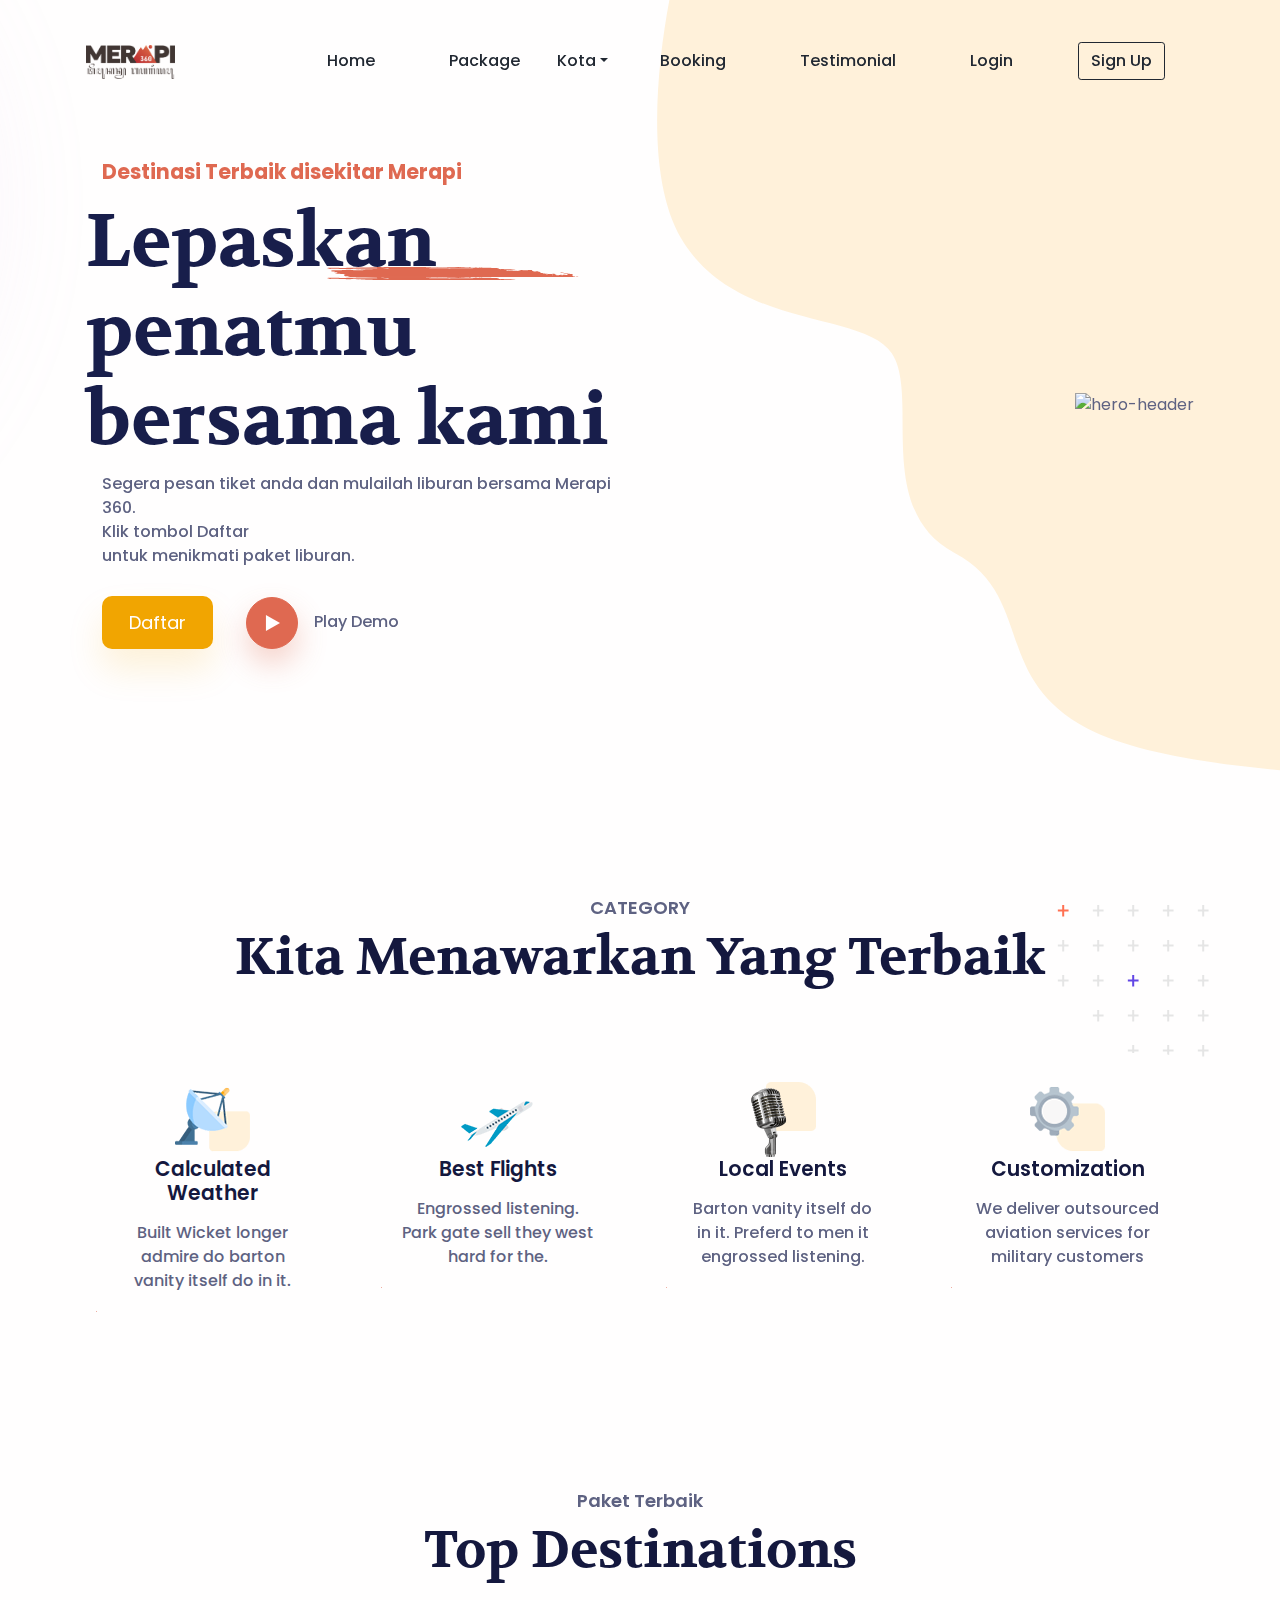
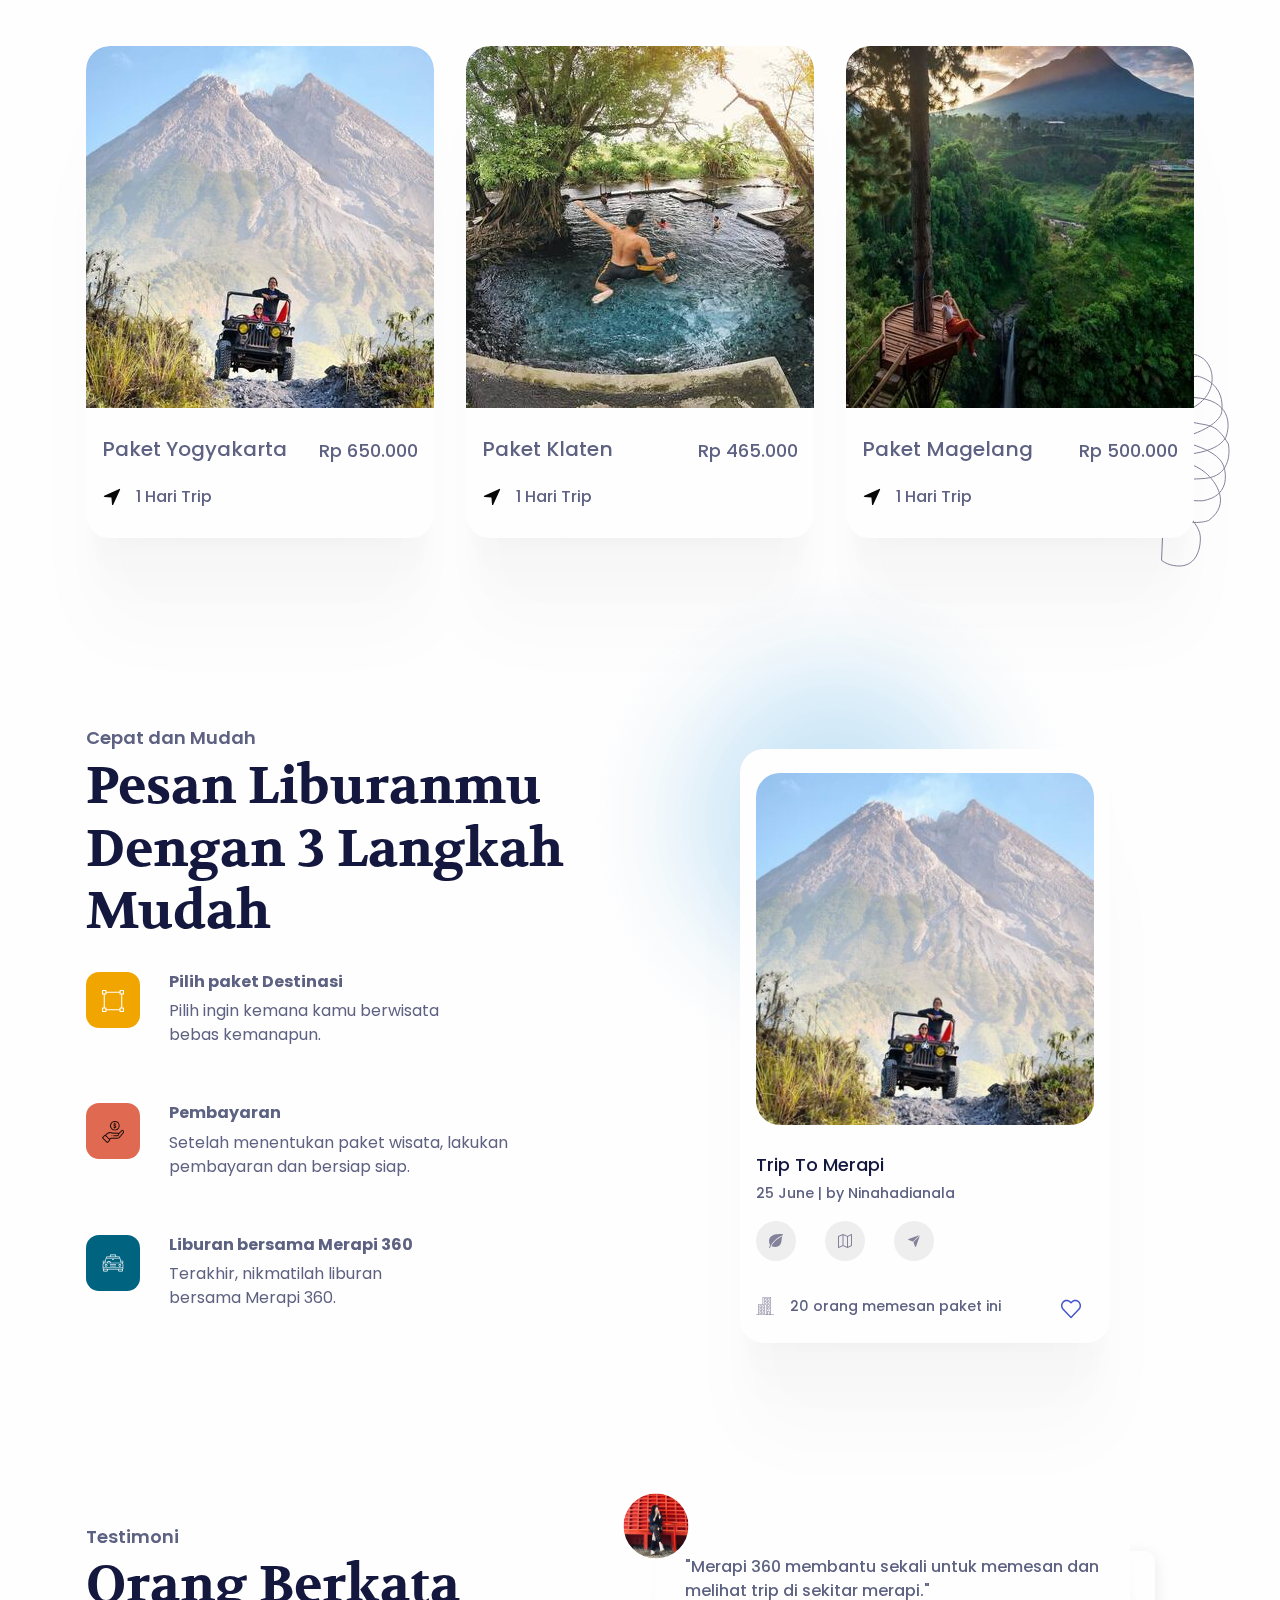
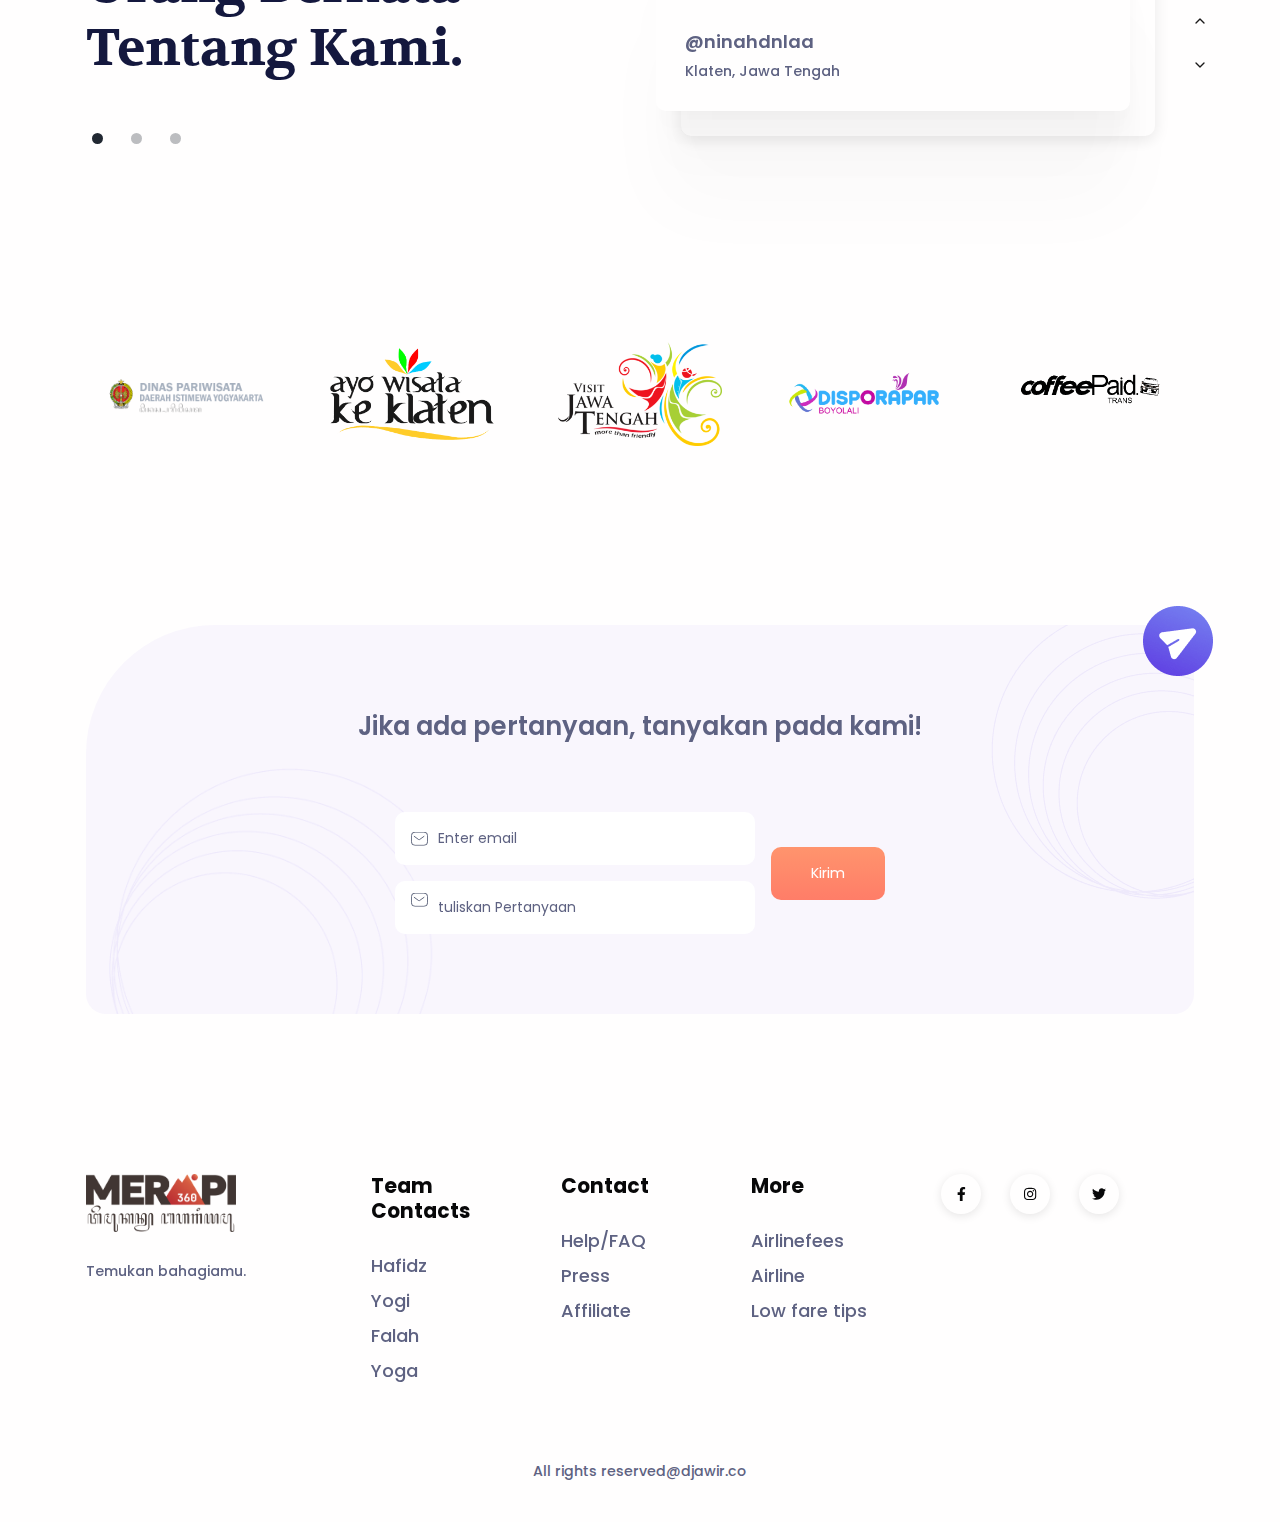
==== index.html @ a2ee57f8 "database admin, user, paket. must htdocs" ====
<!DOCTYPE html>
<html lang="en-US" dir="ltr">

  <head>
    <meta charset="utf-8">
    <meta http-equiv="X-UA-Compatible" content="IE=edge">
    <meta name="viewport" content="width=device-width, initial-scale=1">


    <!-- ===============================================-->
    <!--    Document Title-->
    <!-- ===============================================-->
    <title>Merapi 360 | Merapi Trip</title>


    <!-- ===============================================-->
    <!--    Favicons-->
    <!-- ===============================================-->
    <link rel="apple-touch-icon" sizes="180x180" href="assets/img/favicons/apple-touch-icon.png">
    <link rel="icon" type="image/png" sizes="32x32" href="assets/djawir/favicon/favicon-32x32.png">
    <link rel="icon" type="image/png" sizes="16x16" href="assets/djawir/favicon/favicon-16x16.png">
    <link rel="shortcut icon" type="image/x-icon" href="assets/djawir/favicon-32x32.pngc:\Users\MICROS~1\AppData\Local\Temp\Rar$DRa22980.49354\favicon-32x32.png">
    <link rel="manifest" href="assets/img/favicons/manifest.json">
    <meta name="msapplication-TileImage" content="assets/img/favicons/mstile-150x150.png">
    <meta name="theme-color" content="#ffffff">


    <!-- ===============================================-->
    <!--    Stylesheets-->
    <!-- ===============================================-->
    <link href="assets/css/theme.css" rel="stylesheet" />

  </head>


  <body>

    <!-- ===============================================-->
    <!--    Main Content-->
    <!-- ===============================================-->
    <main class="main" id="top">
      <nav class="navbar navbar-expand-lg navbar-light fixed-top py-5 d-block" data-navbar-on-scroll="data-navbar-on-scroll">
        <div class="container"><a class="navbar-brand" href="index.html"><img src="assets/djawir/gambar/Logo-simetri.png" height="34" alt="logo" /></a>
          <button class="navbar-toggler" type="button" data-bs-toggle="collapse" data-bs-target="#navbarSupportedContent" aria-controls="navbarSupportedContent" aria-expanded="false" aria-label="Toggle navigation"><span class="navbar-toggler-icon"> </span></button>
          <div class="collapse navbar-collapse border-top border-lg-0 mt-4 mt-lg-0" id="navbarSupportedContent">
            <ul class="navbar-nav ms-auto pt-2 pt-lg-0 font-base align-items-lg-center align-items-start">
              <li class="nav-item px-3 px-xl-4"><a class="nav-link fw-medium" aria-current="page" href="#service">Home</a></li>
              <li class="nav-item px-3 px-xl-4"><a class="nav-link fw-medium" aria-current="page" href="#destination">Package</a></li>
              <li class="nav-item dropdown px-3 px-lg-0"> <a class="d-inline-block ps-0 py-2 pe-3 text-decoration-none dropdown-toggle fw-medium" href="#" id="navbarDropdown" role="button" data-bs-toggle="dropdown" aria-expanded="false">Kota</a>
                <ul class="dropdown-menu dropdown-menu-end border-0 shadow-lg" style="border-radius:0.3rem;" aria-labelledby="navbarDropdown">
                  <li><a class="dropdown-item" href="#!">Yogyakarta</a></li>
                  <li><a class="dropdown-item" href="#!">Magelang</a></li>
                  <li><a class="dropdown-item" href="#!">Klaten</a></li>
                  <li><a class="dropdown-item" href="#!">Boyolali</a></li>
                </ul>
              <li class="nav-item px-3 px-xl-4"><a class="nav-link fw-medium" aria-current="page" href="#booking">Booking</a></li>
              <li class="nav-item px-3 px-xl-4"><a class="nav-link fw-medium" aria-current="page" href="#testimonial">Testimonial</a></li>
              <li class="nav-item px-3 px-xl-4"><a class="nav-link fw-medium" aria-current="page" href="LoginPage.html">Login</a></li>
              <li class="nav-item px-3 px-xl-4"><a class="btn btn-outline-dark order-1 order-lg-0 fw-medium" href="RegisterPage.html">Sign Up</a></li>
              
              </li>
            </ul>
          </div>
        </div>
      </nav>
      <section style="padding-top: 7rem;">
        <div class="bg-holder" style="background-image:url(assets/img/hero/hero-bg.svg);">
        </div>
        <!--/.bg-holder-->

        <div class="container">
          <div class="row align-items-center">
            <div class="col-md-5 col-lg-6 order-0 order-md-1 text-end"><img class="pt-7 pt-md-0 hero-img ps-6 pt-3 " src="assets/hero-merapi-modified.png" alt="hero-header" /></div>
            <div class="col-md-7 col-lg-6 text-md-start text-center py-6">
              <h4 class="fw-bold text-danger mb-3 ps-3">Destinasi Terbaik disekitar Merapi</h4>
              <h1 class="hero-title">Lepaskan penatmu bersama kami</h1>
              <p class="mb-4 fw-medium ps-3">Segera pesan tiket anda dan mulailah liburan bersama Merapi 360.<br class="d-none d-xl-block" />Klik tombol Daftar<br class="d-none d-xl-block" /> untuk menikmati paket liburan.</p>
              <div class="text-center text-md-start ps-3"> <a class="btn btn-primary btn-lg me-md-4 mb-3 mb-md-0 border-0 primary-btn-shadow" href="#!" role="button">Daftar</a>
                <div class="w-100 d-block d-md-none"></div><a href="#!" role="button" data-bs-toggle="modal" data-bs-target="#popupVideo"><span class="btn btn-danger round-btn-lg rounded-circle me-3 danger-btn-shadow"> <img src="assets/img/hero/play.svg" width="15" alt="paly"/></span></a><span class="fw-medium">Play Demo</span>
                <div class="modal fade" id="popupVideo" tabindex="-1" aria-labelledby="popupVideo" aria-hidden="true">
                  <div class="modal-dialog modal-dialog-centered modal-lg">
                    <div class="modal-content">
                      <iframe class="rounded" style="width:100%;max-height:500px;" height="500px" src="https://www.youtube.com/embed/_lhdhL4UDIo" title="YouTube video player" allow="accelerometer; autoplay; clipboard-write; encrypted-media; gyroscope; picture-in-picture" allowfullscreen="allowfullscreen"></iframe>
                    </div>
                  </div>
                </div>
              </div>
            </div>
          </div>
        </div>
      </section>


      <!-- ============================================-->
      <!-- <section> begin ============================-->
      <section class="pt-5 pt-md-9" id="service">

        <div class="container">
          <div class="position-absolute z-index--1 end-0 d-none d-lg-block"><img src="assets/img/category/shape.svg" style="max-width: 200px" alt="service" /></div>
          <div class="mb-7 text-center">
            <h5 class="text-secondary">CATEGORY </h5>
            <h3 class="fs-xl-10 fs-lg-8 fs-7 fw-bold font-cursive text-capitalize">Kita menawarkan yang terbaik</h3>
          </div>
          <div class="row">
            <div class="col-lg-3 col-sm-6 mb-6">
              <div class="card service-card shadow-hover rounded-3 text-center align-items-center">
                <div class="card-body p-xxl-5 p-4"> <img src="assets/img/category/icon1.png" width="75" alt="Service" />
                  <h4 class="mb-3">Calculated Weather</h4>
                  <p class="mb-0 fw-medium">Built Wicket longer admire do barton vanity itself do in it.</p>
                </div>
              </div>
            </div>
            <div class="col-lg-3 col-sm-6 mb-6">
              <div class="card service-card shadow-hover rounded-3 text-center align-items-center">
                <div class="card-body p-xxl-5 p-4"> <img src="assets/img/category/icon2.png" width="75" alt="Service" />
                  <h4 class="mb-3">Best Flights</h4>
                  <p class="mb-0 fw-medium">Engrossed listening. Park gate sell they west hard for the.</p>
                </div>
              </div>
            </div>
            <div class="col-lg-3 col-sm-6 mb-6">
              <div class="card service-card shadow-hover rounded-3 text-center align-items-center">
                <div class="card-body p-xxl-5 p-4"> <img src="assets/img/category/icon3.png" width="75" alt="Service" />
                  <h4 class="mb-3">Local Events</h4>
                  <p class="mb-0 fw-medium">Barton vanity itself do in it. Preferd to men it engrossed listening.</p>
                </div>
              </div>
            </div>
            <div class="col-lg-3 col-sm-6 mb-6">
              <div class="card service-card shadow-hover rounded-3 text-center align-items-center">
                <div class="card-body p-xxl-5 p-4"> <img src="assets/img/category/icon4.png" width="75" alt="Service" />
                  <h4 class="mb-3">Customization</h4>
                  <p class="mb-0 fw-medium">We deliver outsourced aviation services for military customers</p>
                </div>
              </div>
            </div>
          </div>
        </div><!-- end of .container-->

      </section>
      <!-- <section> close ============================-->
      <!-- ============================================-->




      <!-- ============================================-->
      <!-- <section> begin ============================-->
      <section class="pt-5" id="destination">

        <div class="container">
          <div class="position-absolute start-100 bottom-0 translate-middle-x d-none d-xl-block ms-xl-n4"><img src="assets/img/dest/shape.svg" alt="destination" /></div>
          <div class="mb-7 text-center">
            <h5 class="text-secondary">Paket Terbaik </h5>
            <h3 class="fs-xl-10 fs-lg-8 fs-7 fw-bold font-cursive text-capitalize">Top Destinations</h3>
          </div>
          <div class="row">
            <div class="col-md-4 mb-4">
              <div class="card overflow-hidden shadow"> <img class="card-img-top" src="assets/djawir/gambar/merapi-jeep.jpg" alt="Rome, Italty" />
                <div class="card-body py-4 px-3">
                  <div class="d-flex flex-column flex-lg-row justify-content-between mb-3">
                    <h4 class="text-secondary fw-medium"><a class="link-900 text-decoration-none stretched-link" href="LoginPage.html">Paket Yogyakarta</a></h4><span class="fs-1 fw-medium">Rp 650.000</span>
                  </div>
                  <div class="d-flex align-items-center"> <img src="assets/img/dest/navigation.svg" style="margin-right: 14px" width="20" alt="navigation" /><span class="fs-0 fw-medium">1 Hari Trip</span></div>
                </div>
              </div>
            </div>
            <div class="col-md-4 mb-4">
              <div class="card overflow-hidden shadow"> <img class="card-img-top" src="assets/djawir/gambar/umbul-manten.jpg" alt="London, UK" />
                <div class="card-body py-4 px-3">
                  <div class="d-flex flex-column flex-lg-row justify-content-between mb-3">
                    <h4 class="text-secondary fw-medium"><a class="link-900 text-decoration-none stretched-link" href="LoginPage.html">Paket Klaten</a></h4><span class="fs-1 fw-medium">Rp 465.000</span>
                  </div>
                  <div class="d-flex align-items-center"> <img src="assets/img/dest/navigation.svg" style="margin-right: 14px" width="20" alt="navigation" /><span class="fs-0 fw-medium">1 Hari Trip</span></div>
                </div>
              </div>
            </div>
            <div class="col-md-4 mb-4">
              <div class="card overflow-hidden shadow"> <img class="card-img-top" src="assets/djawir/gambar/magelang.jpg" alt="Full Europe" />
                <div class="card-body py-4 px-3">
                  <div class="d-flex flex-column flex-lg-row justify-content-between mb-3">
                    <h4 class="text-secondary fw-medium"><a class="link-900 text-decoration-none stretched-link" href="LoginPage.html">Paket Magelang</a></h4><span class="fs-1 fw-medium">Rp 500.000</span>
                  </div>
                  <div class="d-flex align-items-center"> <img src="assets/img/dest/navigation.svg" style="margin-right: 14px" width="20" alt="navigation" /><span class="fs-0 fw-medium">1 Hari Trip</span></div>
                </div>
              </div>
            </div>
          </div>
        </div><!-- end of .container-->

      </section>
      <!-- <section> close ============================-->
      <!-- ============================================-->




      <!-- ============================================-->
      <!-- <section> begin ============================-->
      <section id="booking">

        <div class="container">
          <div class="row align-items-center">
            <div class="col-lg-6">
              <div class="mb-4 text-start">
                <h5 class="text-secondary">Cepat dan Mudah </h5>
                <h3 class="fs-xl-10 fs-lg-8 fs-7 fw-bold font-cursive text-capitalize">Pesan liburanmu dengan 3 langkah mudah</h3>
              </div>
              <div class="d-flex align-items-start mb-5">
                <div class="bg-primary me-sm-4 me-3 p-3" style="border-radius: 13px"> <img src="assets/img/steps/selection.svg" width="22" alt="steps" /></div>
                <div class="flex-1">
                  <h5 class="text-secondary fw-bold fs-0">Pilih paket Destinasi</h5>
                  <p>Pilih ingin kemana kamu berwisata <br class="d-none d-sm-block"> bebas kemanapun.</p>
                </div>
              </div>
              <div class="d-flex align-items-start mb-5">
                <div class="bg-danger me-sm-4 me-3 p-3" style="border-radius: 13px"> <img src="assets/djawir/gambar/payment.png" width="22" alt="steps" /></div>
                <div class="flex-1">
                  <h5 class="text-secondary fw-bold fs-0">Pembayaran</h5>
                  <p>Setelah menentukan paket wisata, lakukan <br class="d-none d-sm-block"> pembayaran dan bersiap siap.</p>
                </div>
              </div>
              <div class="d-flex align-items-start mb-5">
                <div class="bg-info me-sm-4 me-3 p-3" style="border-radius: 13px"> <img src="assets/img/steps/taxi.svg" width="22" alt="steps" /></div>
                <div class="flex-1">
                  <h5 class="text-secondary fw-bold fs-0">Liburan bersama Merapi 360</h5>
                  <p>Terakhir, nikmatilah liburan <br class="d-none d-sm-block"> bersama Merapi 360.</p>
                </div>
              </div>
            </div>
            <div class="col-lg-6 d-flex justify-content-center align-items-start">
              <div class="card position-relative shadow" style="max-width: 370px;">
                <div class="position-absolute z-index--1 me-10 me-xxl-0" style="right:-160px;top:-210px;"> <img src="assets/img/steps/bg.png" style="max-width:550px;" alt="shape" /></div>
                <div class="card-body p-3"> <img class="mb-4 mt-2 rounded-2 w-100" src="assets/djawir/gambar/merapi-jeep.jpg" alt="booking" />
                  <div>
                    <h5 class="fw-medium">Trip To Merapi</h5>
                    <p class="fs--1 mb-3 fw-medium">25 June | by Ninahadianala</p>
                    <div class="icon-group mb-4"> <span class="btn icon-item"> <img src="assets/img/steps/leaf.svg" alt=""/></span><span class="btn icon-item"> <img src="assets/img/steps/map.svg" alt=""/></span><span class="btn icon-item"> <img src="assets/img/steps/send.svg" alt=""/></span>
                    </div>
                    <div class="d-flex align-items-center justify-content-between">
                      <div class="d-flex align-items-center mt-n1"><img class="me-3" src="assets/img/steps/building.svg" width="18" alt="building" /><span class="fs--1 fw-medium">20 orang memesan paket ini</span></div>
                      <div class="show-onhover position-relative">
                        <div class="card hideEl shadow position-absolute end-0 start-xl-50 bottom-100 translate-xl-middle-x ms-3" style="width: 260px;border-radius:18px;">
                          <div class="card-body py-3">
                            <div class="d-flex">
                              <div style="margin-right: 10px"> <img class="rounded-circle" src="assets/img/steps/favorite-placeholder.png" width="50" alt="favorite" /></div>
                              <div>
                                <p class="fs--1 mb-1 fw-medium">Ongoing </p>
                                <h5 class="fw-medium mb-3">Trip to rome</h5>
                                <h6 class="fs--1 fw-medium mb-2"><span>40%</span> completed</h6>
                                <div class="progress" style="height: 6px;">
                                  <div class="progress-bar" role="progressbar" style="width: 40%;" aria-valuenow="25" aria-valuemin="0" aria-valuemax="100"></div>
                                </div>
                              </div>
                            </div>
                          </div>
                        </div>
                        <button class="btn"> <img src="assets/img/steps/heart.svg" width="20" alt="step" /></button>
                      </div>
                    </div>
                  </div>
                </div>
              </div>
            </div>
          </div>
        </div><!-- end of .container-->

      </section>
      <!-- <section> close ============================-->
      <!-- ============================================-->




      <!-- ============================================-->
      <!-- <section> begin ============================-->
      <section id="testimonial">

        <div class="container">
          <div class="row">
            <div class="col-lg-5">
              <div class="mb-8 text-start">
                <h5 class="text-secondary">Testimoni </h5>
                <h3 class="fs-xl-10 fs-lg-8 fs-7 fw-bold font-cursive text-capitalize">Orang berkata tentang kami.</h3>
              </div>
            </div>
            <div class="col-lg-1"></div>
            <div class="col-lg-6">
              <div class="pe-7 ps-5 ps-lg-0">
                <div class="carousel slide carousel-fade position-static" id="testimonialIndicator" data-bs-ride="carousel">
                  <div class="carousel-indicators">
                    <button class="active" type="button" data-bs-target="#testimonialIndicator" data-bs-slide-to="0" aria-current="true" aria-label="Testimonial 0"></button>
                    <button class="false" type="button" data-bs-target="#testimonialIndicator" data-bs-slide-to="1" aria-current="true" aria-label="Testimonial 1"></button>
                    <button class="false" type="button" data-bs-target="#testimonialIndicator" data-bs-slide-to="2" aria-current="true" aria-label="Testimonial 2"></button>
                  </div>
                  <div class="carousel-inner">
                    <div class="carousel-item position-relative active">
                      <div class="card shadow" style="border-radius:10px;">
                        <div class="position-absolute start-0 top-0 translate-middle"> <img class="rounded-circle fit-cover" src="assets/djawir/testimoni/nin.jpg" height="65" width="65" alt="" /></div>
                        <div class="card-body p-4">
                          <p class="fw-medium mb-4">&quot;Merapi 360 membantu sekali untuk memesan dan melihat trip di sekitar merapi.&quot;</p>
                          <h5 class="text-secondary">@ninahdnlaa</h5>
                          <p class="fw-medium fs--1 mb-0">Klaten, Jawa Tengah</p>
                        </div>
                      </div>
                      <div class="card shadow-sm position-absolute top-0 z-index--1 mb-3 w-100 h-100" style="border-radius:10px;transform:translate(25px, 25px)"> </div>
                    </div>
                    <div class="carousel-item position-relative ">
                      <div class="card shadow" style="border-radius:10px;">
                        <div class="position-absolute start-0 top-0 translate-middle"> <img class="rounded-circle fit-cover" src="assets/djawir/testimoni/kar.jpg" height="65" width="65" alt="" /></div>
                        <div class="card-body p-4">
                          <p class="fw-medium mb-4">&quot;Merapi 360 adalah yang terbaik! saya dengan hanya 3 langkah sudah bisa membawa warga desa saya berwisata.&quot;</p>
                          <h5 class="text-secondary">@karneziaryaaw</h5>
                          <p class="fw-medium fs--1 mb-0">Klaten, Jawa Tengah</p>
                        </div>
                      </div>
                      <div class="card shadow-sm position-absolute top-0 z-index--1 mb-3 w-100 h-100" style="border-radius:10px;transform:translate(25px, 25px)"> </div>
                    </div>
                    <div class="carousel-item position-relative ">
                      <div class="card shadow" style="border-radius:10px;">
                        <div class="position-absolute start-0 top-0 translate-middle"> <img class="rounded-circle fit-cover" src="assets/djawir/testimoni/WhatsApp Image 2023-11-28 at 1.43.52 PM.jpeg" height="65" width="65" alt="" /></div>
                        <div class="card-body p-4">
                          <p class="fw-medium mb-4">&quot;Merapi 360 memudahkan orang seperti saya yang tinggal di tangerang dan ingin melepaskan penat ke Merapi.&quot;</p>
                          <h5 class="text-secondary">@satyo.rabbani</h5>
                          <p class="fw-medium fs--1 mb-0">Tangerang, Banten</p>
                        </div>
                      </div>
                      <div class="card shadow-sm position-absolute top-0 z-index--1 mb-3 w-100 h-100" style="border-radius:10px;transform:translate(25px, 25px)"> </div>
                    </div>
                  </div>
                  <div class="carousel-navigation d-flex flex-column flex-between-center position-absolute end-0 top-lg-50 bottom-0 translate-middle-y z-index-1 me-3 me-lg-0" style="height:60px;width:20px;">
                    <button class="carousel-control-prev position-static" type="button" data-bs-target="#testimonialIndicator" data-bs-slide="prev"><img src="assets/img/icons/up.svg" width="16" alt="icon" /></button>
                    <button class="carousel-control-next position-static" type="button" data-bs-target="#testimonialIndicator" data-bs-slide="next"><img src="assets/img/icons/down.svg" width="16" alt="icon" /></button>
                  </div>
                </div>
              </div>
            </div>
          </div>
        </div><!-- end of .container-->

      </section>
      <!-- <section> close ============================-->
      <!-- ============================================-->


      <div class="position-relative pt-9 pt-lg-8 pb-6 pb-lg-8">
        <div class="container">
          <div class="row row-cols-lg-5 row-cols-md-3 row-cols-2 flex-center">
            <div class="col">
              <div class="card shadow-hover mb-4" style="border-radius:10px;">
                <div class="card-body text-center"> <img class="img-fluid" src="assets/djawir/kerja-sama/parwis-jogja.png" alt="" /></div>
              </div>
            </div>
            <div class="col">
              <div class="card shadow-hover mb-4" style="border-radius:10px;">
                <div class="card-body text-center"> <img class="img-fluid" src="assets/djawir/kerja-sama/klaten.png" alt="" /></div>
              </div>
            </div>
            <div class="col">
              <div class="card shadow-hover mb-4" style="border-radius:10px;">
                <div class="card-body text-center"> <img class="img-fluid" src="assets/djawir/kerja-sama/jateng.png" alt="" /></div>
              </div>
            </div>
            <div class="col">
              <div class="card shadow-hover mb-4" style="border-radius:10px;">
                <div class="card-body text-center"> <img class="img-fluid" src="assets/djawir/kerja-sama/boyolali.png" alt="" /></div>
              </div>
            </div>
            <div class="col">
              <div class="card shadow-hover mb-4" style="border-radius:10px;">
                <div class="card-body text-center"> <img class="img-fluid" src="assets/djawir/kerja-sama/LOGO_COFFEE_PAID._NEW-1-removebg-preview.png" alt="" /></div>
              </div>
            </div>
          </div>
        </div>
      </div>


      <!-- ============================================-->
      <!-- <section> begin ============================-->
      <section class="pt-6">

        <div class="container">
          <div class="py-8 px-5 position-relative text-center" style="background-color: rgba(223, 215, 249, 0.199);border-radius: 129px 20px 20px 20px;">
            <div class="position-absolute start-100 top-0 translate-middle ms-md-n3 ms-n4 mt-3"> <img src="assets/img/cta/send.png" style="max-width:70px;" alt="send icon" /></div>
            <div class="position-absolute end-0 top-0 z-index--1"> <img src="assets/img/cta/shape-bg2.png" width="264" alt="cta shape" /></div>
            <div class="position-absolute start-0 bottom-0 ms-3 z-index--1 d-none d-sm-block"> <img src="assets/img/cta/shape-bg1.png" style="max-width: 340px;" alt="cta shape" /></div>
            <div class="row justify-content-center">
              <div class="col-lg-8 col-md-10">
                <h2 class="text-secondary lh-1-7 mb-7">Jika ada pertanyaan, tanyakan pada kami!</h2>
                <form class="row g-3 align-items-center w-lg-75 mx-auto">
                  <div class="col-sm">
                    <div class="input-group-icon">
                      <input class="form-control form-little-squirrel-control" type="email" placeholder="Enter email " aria-label="email" /><img class="input-box-icon" src="assets/img/cta/mail.svg" width="17" alt="mail" />
                    </div>
                    <div class="input-group-icon pt-3">
                      <input class="form-control form-little-squirrel-control" type="text" placeholder="tuliskan Pertanyaan " aria-label="email" /><img class="input-box-icon" src="assets/img/cta/mail.svg" width="17" alt="mail" />
                    </div>
                  </div>
                  <div class="col-sm-auto">
                    <button class="btn btn-danger orange-gradient-btn fs--1">Kirim</button>
                  </div>
                </form>
              </div>
            </div>
          </div>
        </div><!-- end of .container-->

      </section>
      <!-- <section> close ============================-->
      <!-- ============================================-->


      <section class="pb-0 pb-lg-4">

        <div class="container">
          <div class="row">
            <div class="col-lg-3 col-md-7 col-12 mb-4 mb-md-6 mb-lg-0 order-0"> <img class="mb-4" src="assets/LogoM360.png" width="150" alt="jadoo" />
              <p class="fs--1 text-secondary mb-0 fw-medium">Temukan bahagiamu.</p>
            </div>
            <div class="col-lg-2 col-md-4 mb-4 mb-lg-0 order-lg-1 order-md-2">
              <h4 class="footer-heading-color fw-bold font-sans-serif mb-3 mb-lg-4">Team Contacts</h4>
              <ul class="list-unstyled mb-0">
                <li class="mb-2"><a class="link-900 fs-1 fw-medium text-decoration-none" href="#!">Hafidz</a></li>
                <li class="mb-2"><a class="link-900 fs-1 fw-medium text-decoration-none" href="#!">Yogi</a></li>
                <li class="mb-2"><a class="link-900 fs-1 fw-medium text-decoration-none" href="#!">Falah</a></li>
                <li class="mb-2"><a class="link-900 fs-1 fw-medium text-decoration-none" href="#!">Yoga</a></li>
              </ul>
            </div>
            <div class="col-lg-2 col-md-4 mb-4 mb-lg-0 order-lg-2 order-md-3">
              <h4 class="footer-heading-color fw-bold font-sans-serif mb-3 mb-lg-4">Contact</h4>
              <ul class="list-unstyled mb-0">
                <li class="mb-2"><a class="link-900 fs-1 fw-medium text-decoration-none" href="#!">Help/FAQ</a></li>
                <li class="mb-2"><a class="link-900 fs-1 fw-medium text-decoration-none" href="#!">Press</a></li>
                <li class="mb-2"><a class="link-900 fs-1 fw-medium text-decoration-none" href="#!">Affiliate</a></li>
              </ul>
            </div>
            <div class="col-lg-2 col-md-4 mb-4 mb-lg-0 order-lg-3 order-md-4">
              <h4 class="footer-heading-color fw-bold font-sans-serif mb-3 mb-lg-4">More</h4>
              <ul class="list-unstyled mb-0">
                <li class="mb-2"><a class="link-900 fs-1 fw-medium text-decoration-none" href="#!">Airlinefees</a></li>
                <li class="mb-2"><a class="link-900 fs-1 fw-medium text-decoration-none" href="#!">Airline</a></li>
                <li class="mb-2"><a class="link-900 fs-1 fw-medium text-decoration-none" href="#!">Low fare tips</a></li>
              </ul>
            </div>
            <div class="col-lg-3 col-md-5 col-12 mb-4 mb-md-6 mb-lg-0 order-lg-4 order-md-1">
              <div class="icon-group mb-4"> <a class="text-decoration-none icon-item shadow-social" id="facebook" href="#!"><i class="fab fa-facebook-f"> </i></a><a class="text-decoration-none icon-item shadow-social" id="instagram" href="#!"><i class="fab fa-instagram"> </i></a><a class="text-decoration-none icon-item shadow-social" id="twitter" href="#!"><i class="fab fa-twitter"> </i></a></div>
              
            </div>
          </div>
        </div>

      </section>


      <div class="py-5 text-center">
        <p class="mb-0 text-secondary fs--1 fw-medium">All rights reserved@djawir.co </p>
      </div>
    </main>

    <script src="vendors/@popperjs/popper.min.js"></script>
    <script src="vendors/bootstrap/bootstrap.min.js"></script>
    <script src="vendors/is/is.min.js"></script>
    <script src="https://polyfill.io/v3/polyfill.min.js?features=window.scroll"></script>
    <script src="vendors/fontawesome/all.min.js"></script>
    <script src="assets/js/theme.js"></script>

    <link href="https://fonts.googleapis.com/css2?family=Poppins:wght@400;500;600;700&amp;family=Volkhov:wght@700&amp;display=swap" rel="stylesheet">
  </body>

</html>
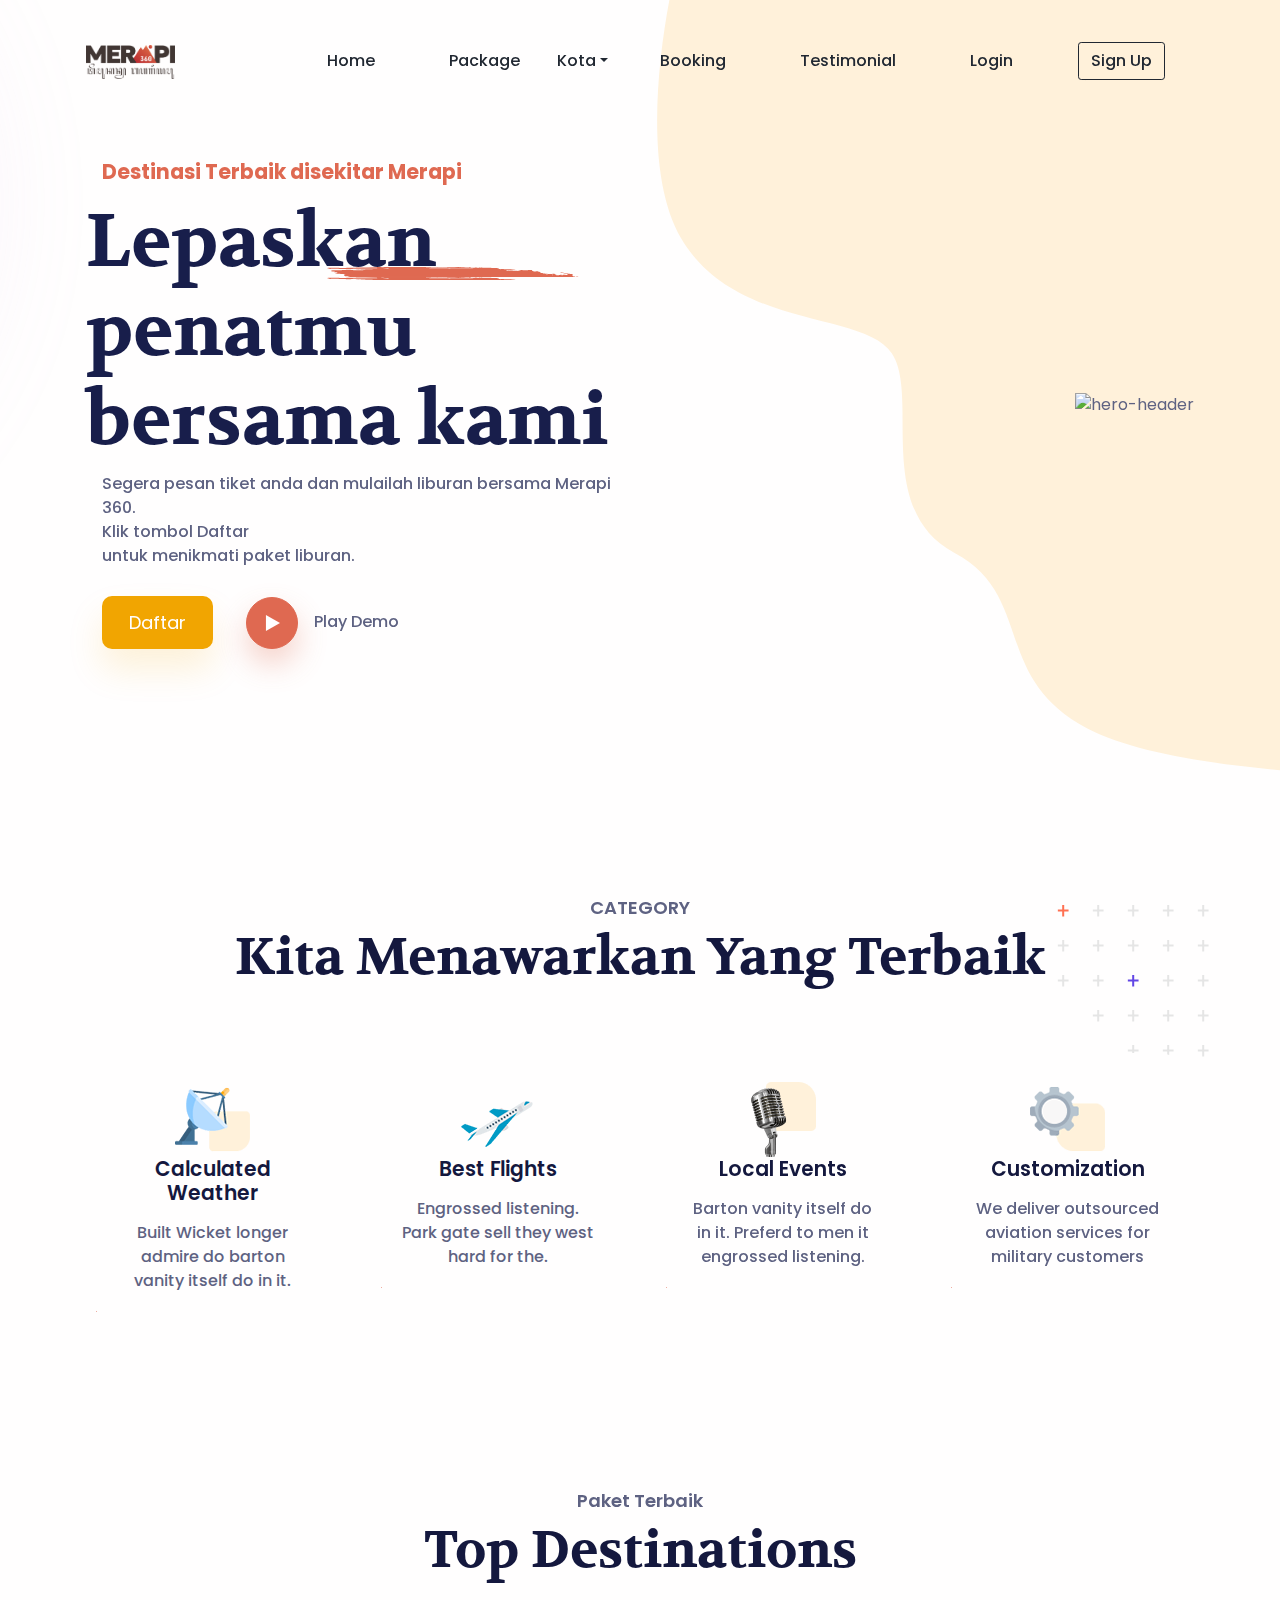
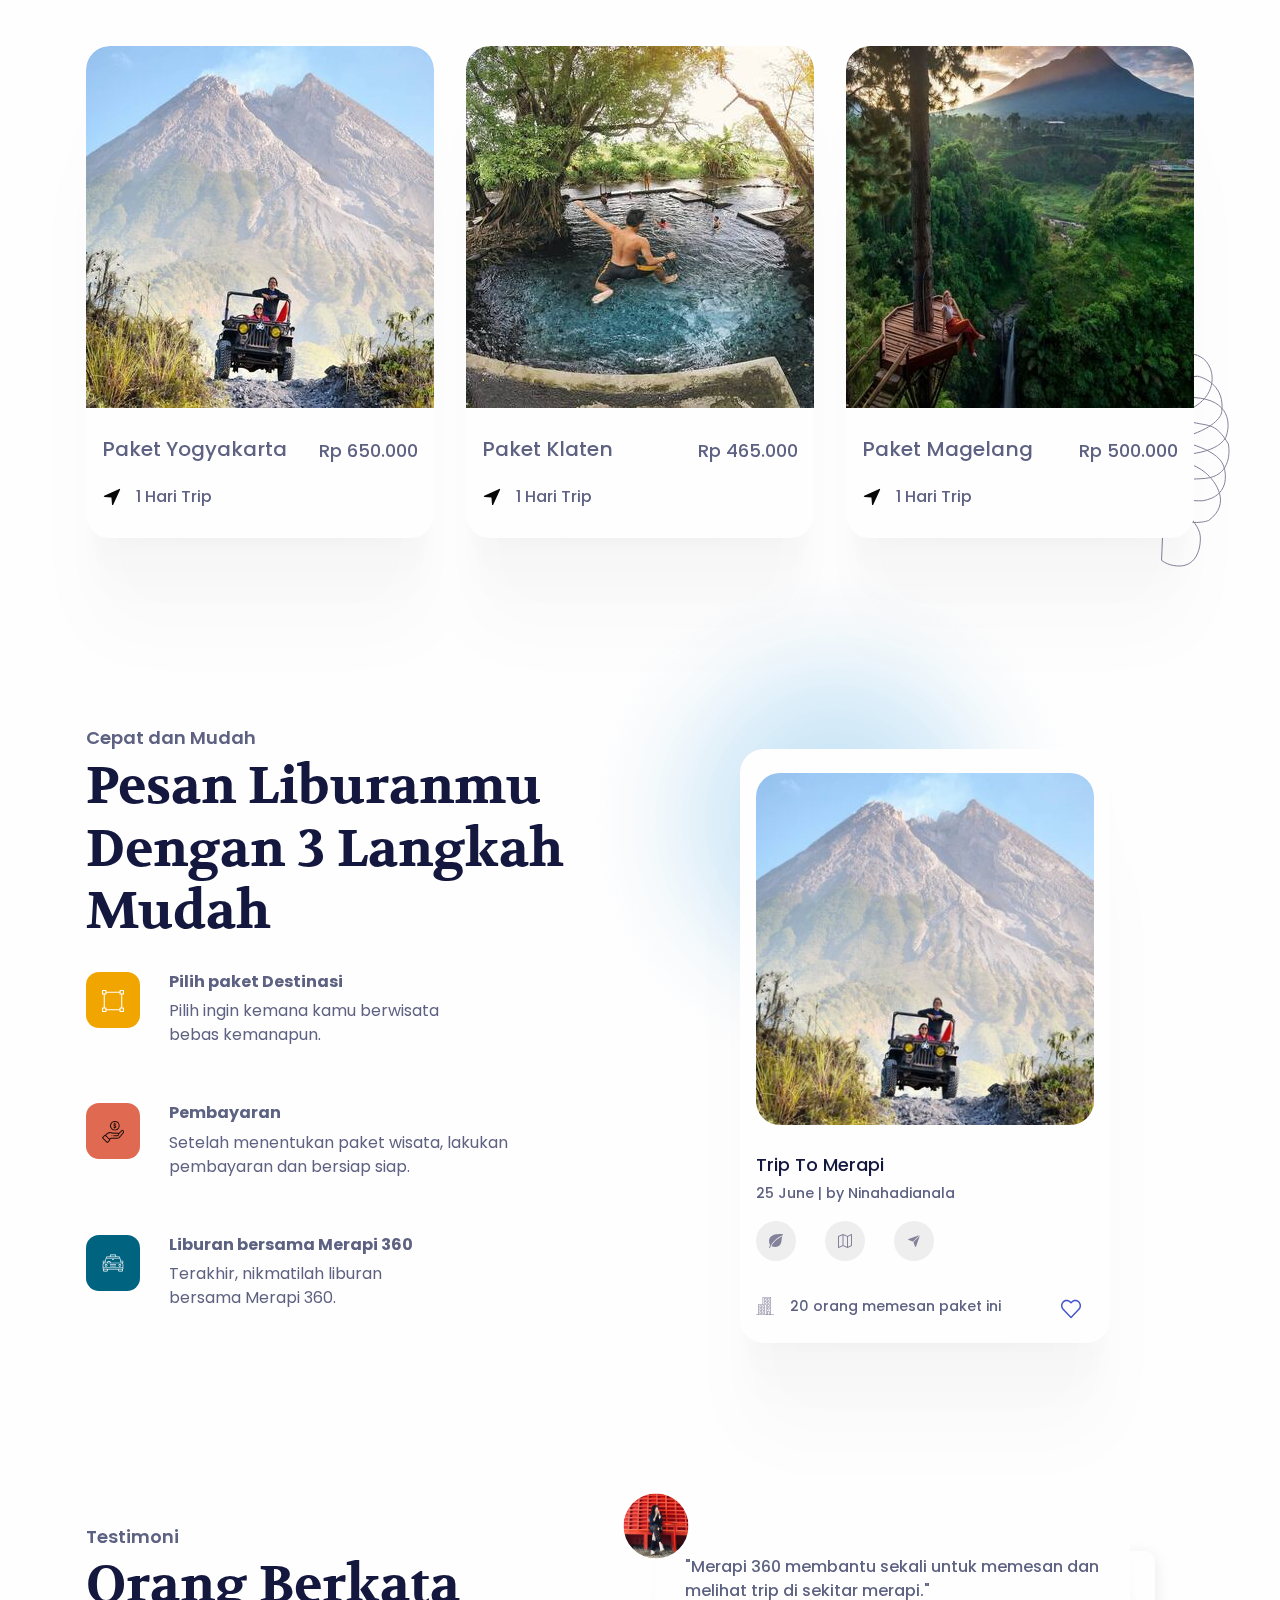
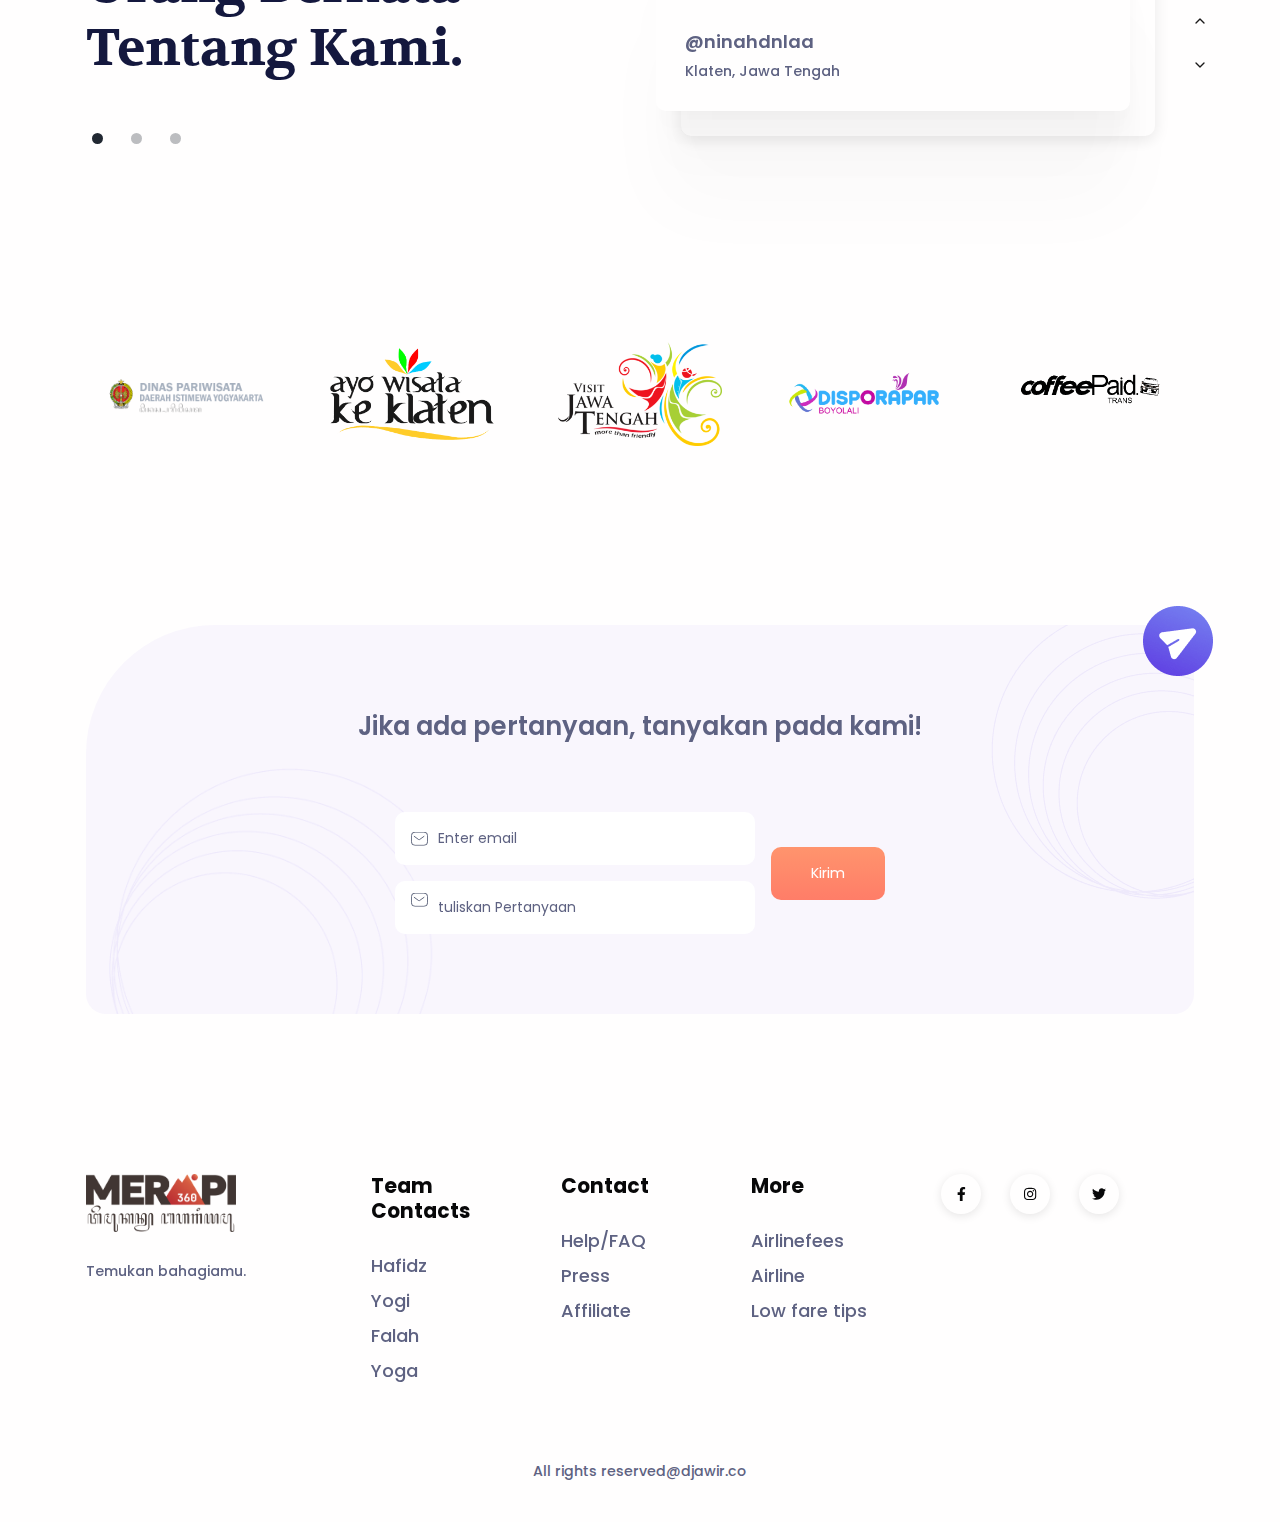
==== commit 4656eac0: "menambahkan fitur pada paketJogja" ====
--- a/index.html
+++ b/index.html
@@ -55,7 +55,7 @@
                 </ul>
               <li class="nav-item px-3 px-xl-4"><a class="nav-link fw-medium" aria-current="page" href="#booking">Booking</a></li>
               <li class="nav-item px-3 px-xl-4"><a class="nav-link fw-medium" aria-current="page" href="#testimonial">Testimonial</a></li>
-              <li class="nav-item px-3 px-xl-4"><a class="nav-link fw-medium" aria-current="page" href="LoginPage.html">Login</a></li>
+              <li class="nav-item px-3 px-xl-4"><a class="nav-link fw-medium" aria-current="page" href="LoginPage.php">Login</a></li>
               <li class="nav-item px-3 px-xl-4"><a class="btn btn-outline-dark order-1 order-lg-0 fw-medium" href="RegisterPage.html">Sign Up</a></li>
               
               </li>
@@ -388,7 +388,7 @@
             <div class="row justify-content-center">
               <div class="col-lg-8 col-md-10">
                 <h2 class="text-secondary lh-1-7 mb-7">Jika ada pertanyaan, tanyakan pada kami!</h2>
-                <form class="row g-3 align-items-center w-lg-75 mx-auto">
+                <form method="post" target="formController.php" class="row g-3 align-items-center w-lg-75 mx-auto">
                   <div class="col-sm">
                     <div class="input-group-icon">
                       <input class="form-control form-little-squirrel-control" type="email" placeholder="Enter email " aria-label="email" /><img class="input-box-icon" src="assets/img/cta/mail.svg" width="17" alt="mail" />
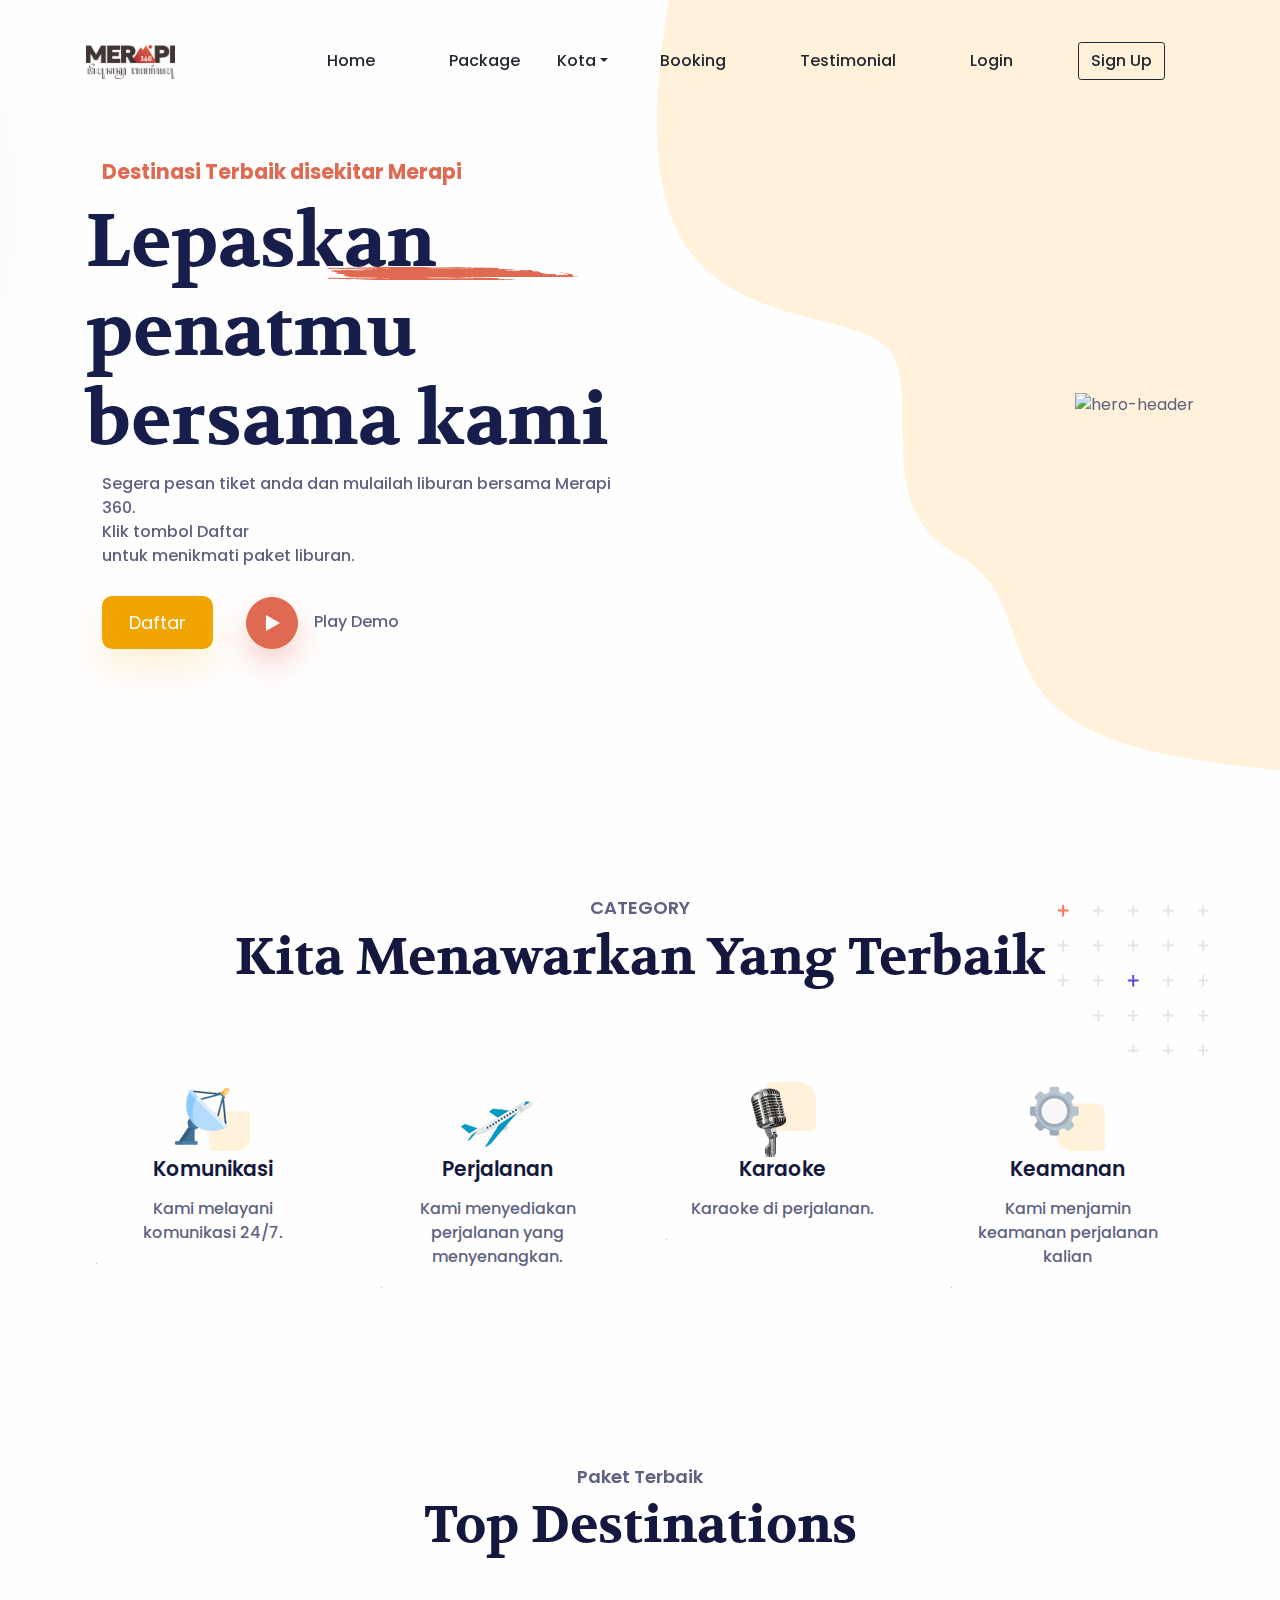
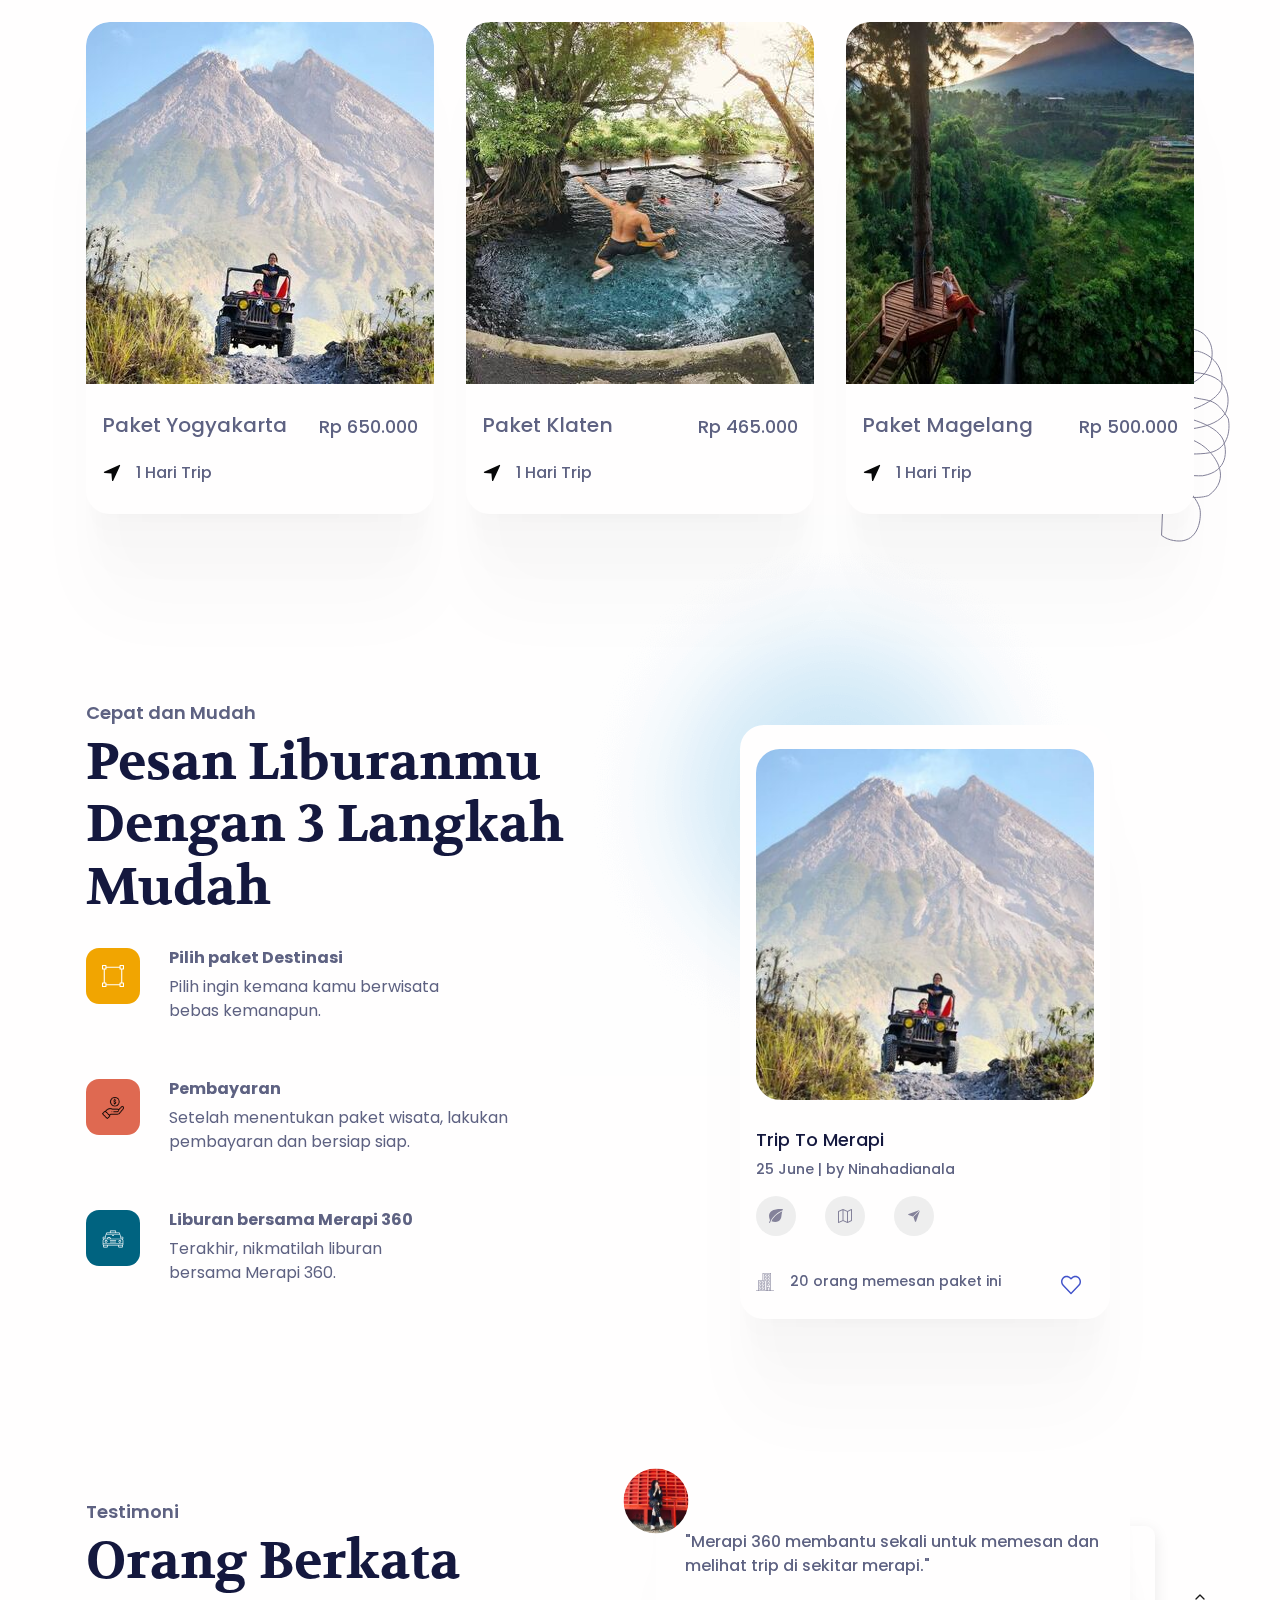
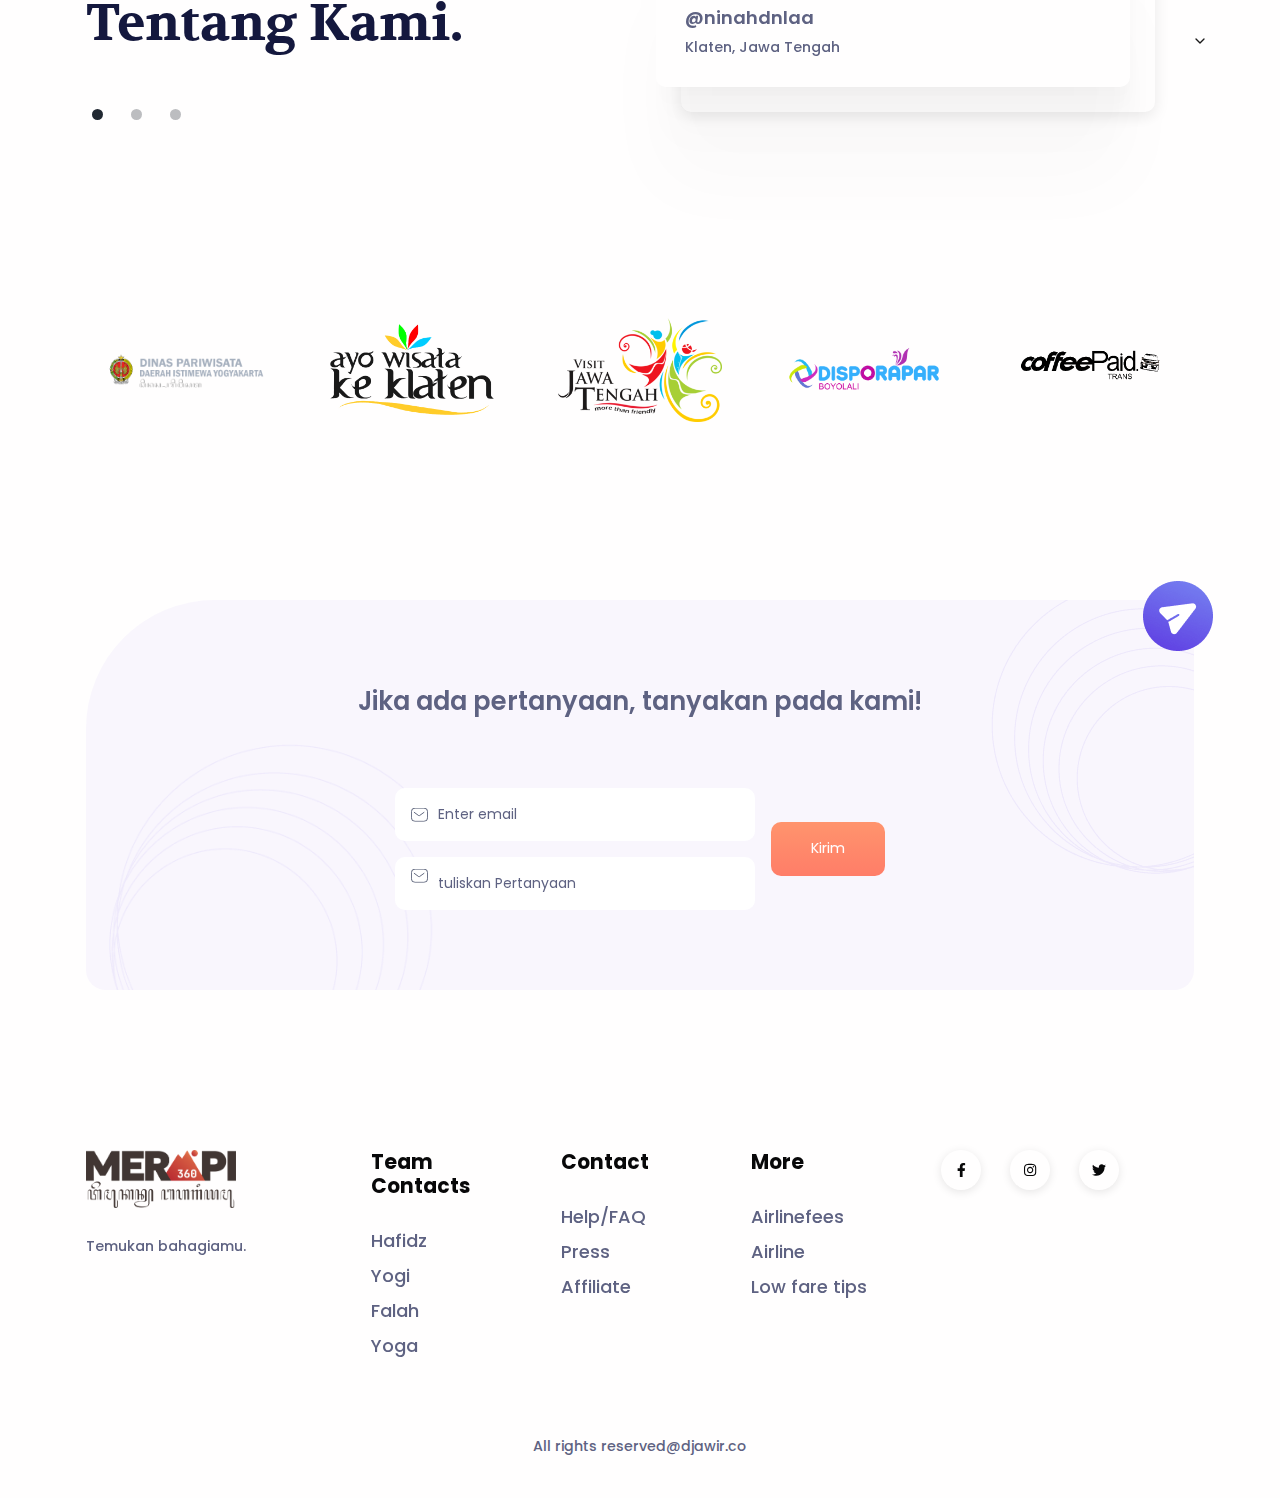
==== commit 92070402: "perubahan pada form, penambahan untuk daftar user pada admin" ====
--- a/index.html
+++ b/index.html
@@ -105,32 +105,32 @@
             <div class="col-lg-3 col-sm-6 mb-6">
               <div class="card service-card shadow-hover rounded-3 text-center align-items-center">
                 <div class="card-body p-xxl-5 p-4"> <img src="assets/img/category/icon1.png" width="75" alt="Service" />
-                  <h4 class="mb-3">Calculated Weather</h4>
-                  <p class="mb-0 fw-medium">Built Wicket longer admire do barton vanity itself do in it.</p>
+                  <h4 class="mb-3">Komunikasi</h4>
+                  <p class="mb-0 fw-medium">Kami melayani komunikasi 24/7.</p>
                 </div>
               </div>
             </div>
             <div class="col-lg-3 col-sm-6 mb-6">
               <div class="card service-card shadow-hover rounded-3 text-center align-items-center">
                 <div class="card-body p-xxl-5 p-4"> <img src="assets/img/category/icon2.png" width="75" alt="Service" />
-                  <h4 class="mb-3">Best Flights</h4>
-                  <p class="mb-0 fw-medium">Engrossed listening. Park gate sell they west hard for the.</p>
+                  <h4 class="mb-3">Perjalanan</h4>
+                  <p class="mb-0 fw-medium">Kami menyediakan perjalanan yang menyenangkan.</p>
                 </div>
               </div>
             </div>
             <div class="col-lg-3 col-sm-6 mb-6">
               <div class="card service-card shadow-hover rounded-3 text-center align-items-center">
                 <div class="card-body p-xxl-5 p-4"> <img src="assets/img/category/icon3.png" width="75" alt="Service" />
-                  <h4 class="mb-3">Local Events</h4>
-                  <p class="mb-0 fw-medium">Barton vanity itself do in it. Preferd to men it engrossed listening.</p>
+                  <h4 class="mb-3">Karaoke</h4>
+                  <p class="mb-0 fw-medium">Karaoke di perjalanan.</p>
                 </div>
               </div>
             </div>
             <div class="col-lg-3 col-sm-6 mb-6">
               <div class="card service-card shadow-hover rounded-3 text-center align-items-center">
                 <div class="card-body p-xxl-5 p-4"> <img src="assets/img/category/icon4.png" width="75" alt="Service" />
-                  <h4 class="mb-3">Customization</h4>
-                  <p class="mb-0 fw-medium">We deliver outsourced aviation services for military customers</p>
+                  <h4 class="mb-3">Keamanan</h4>
+                  <p class="mb-0 fw-medium">Kami menjamin keamanan perjalanan kalian</p>
                 </div>
               </div>
             </div>
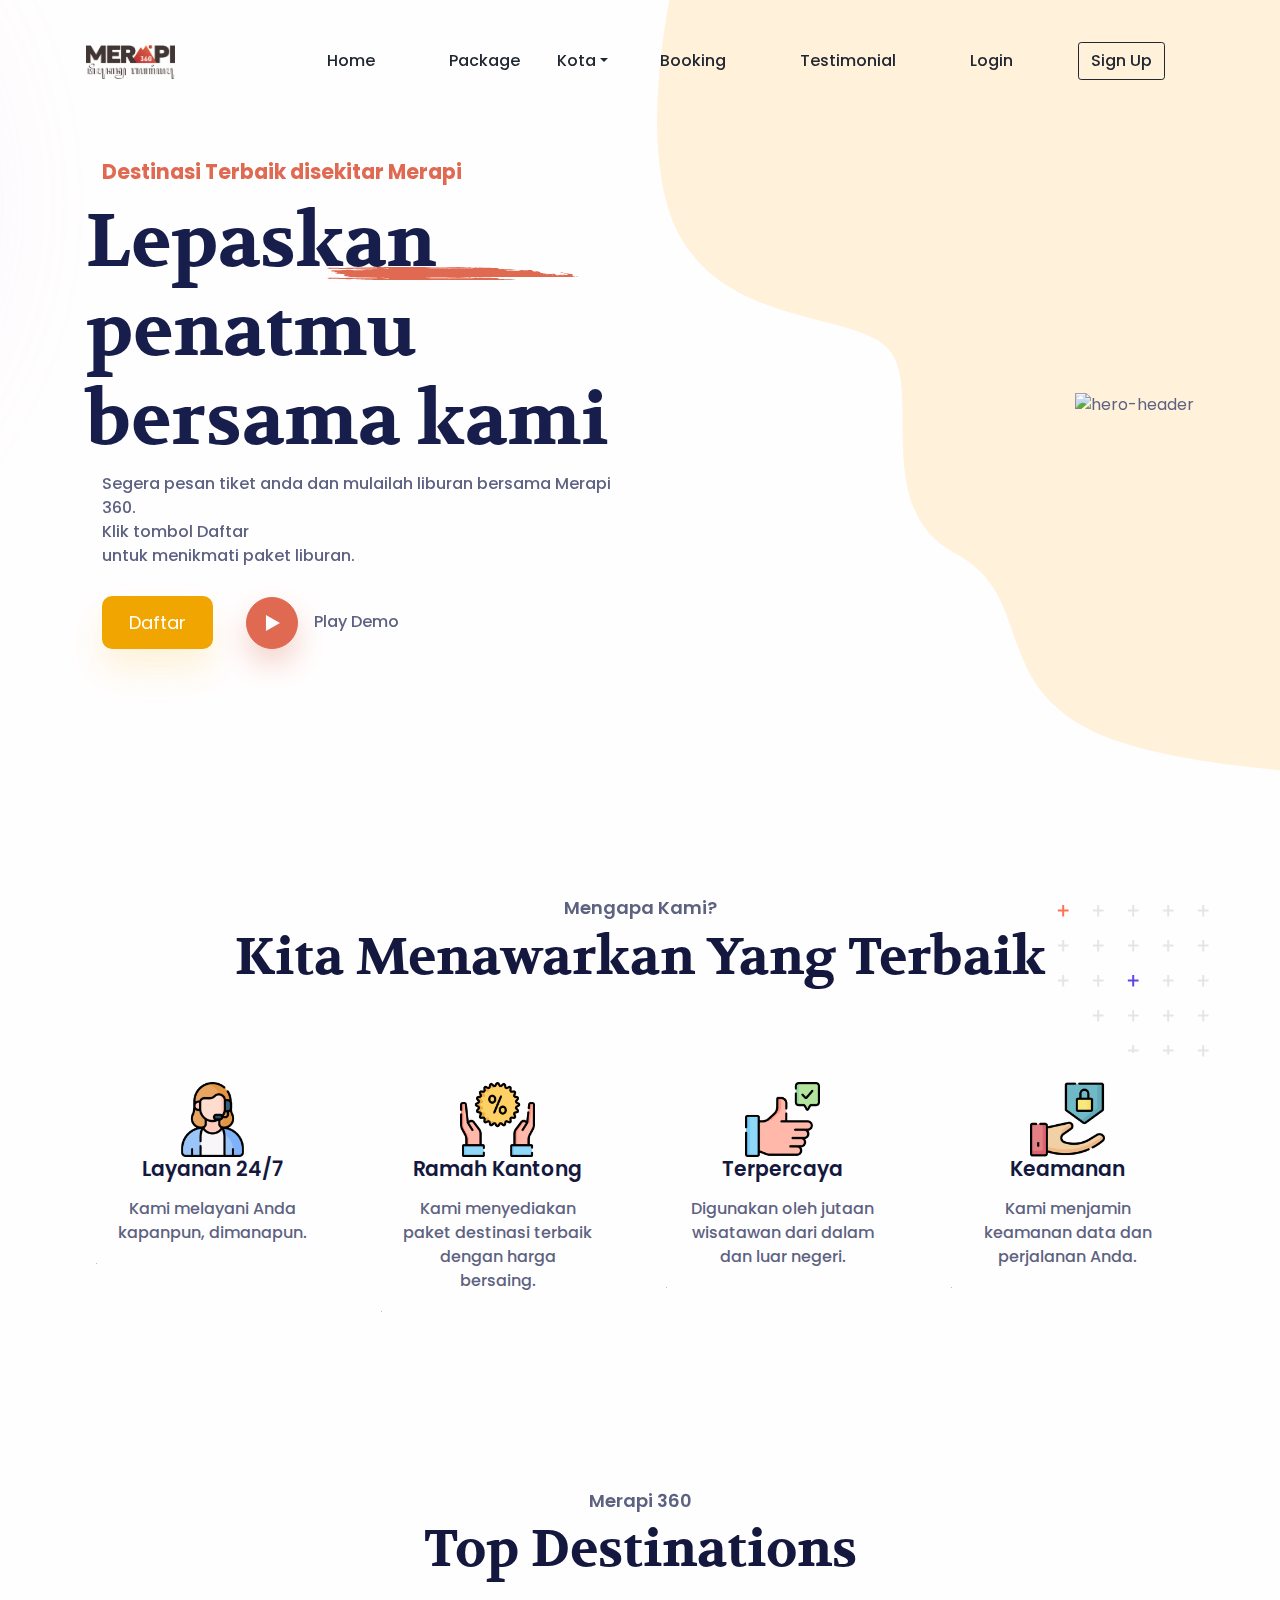
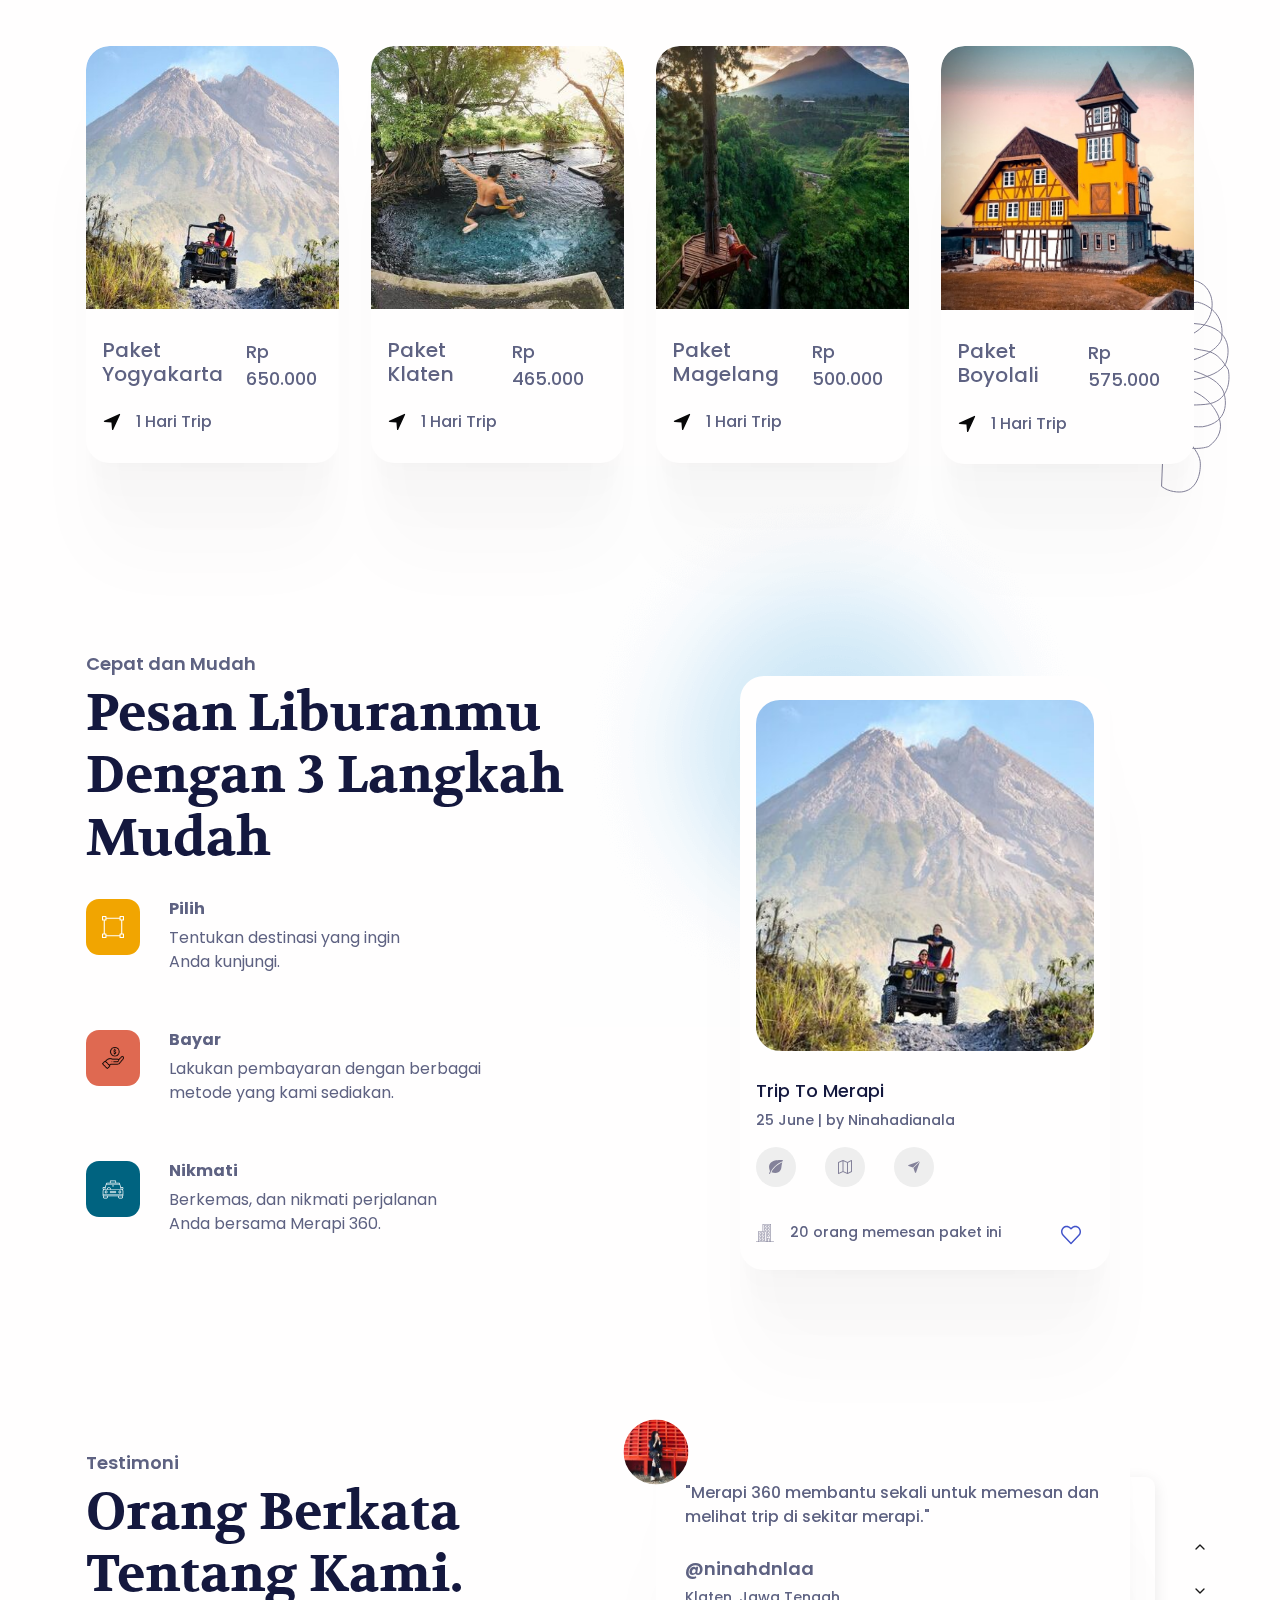
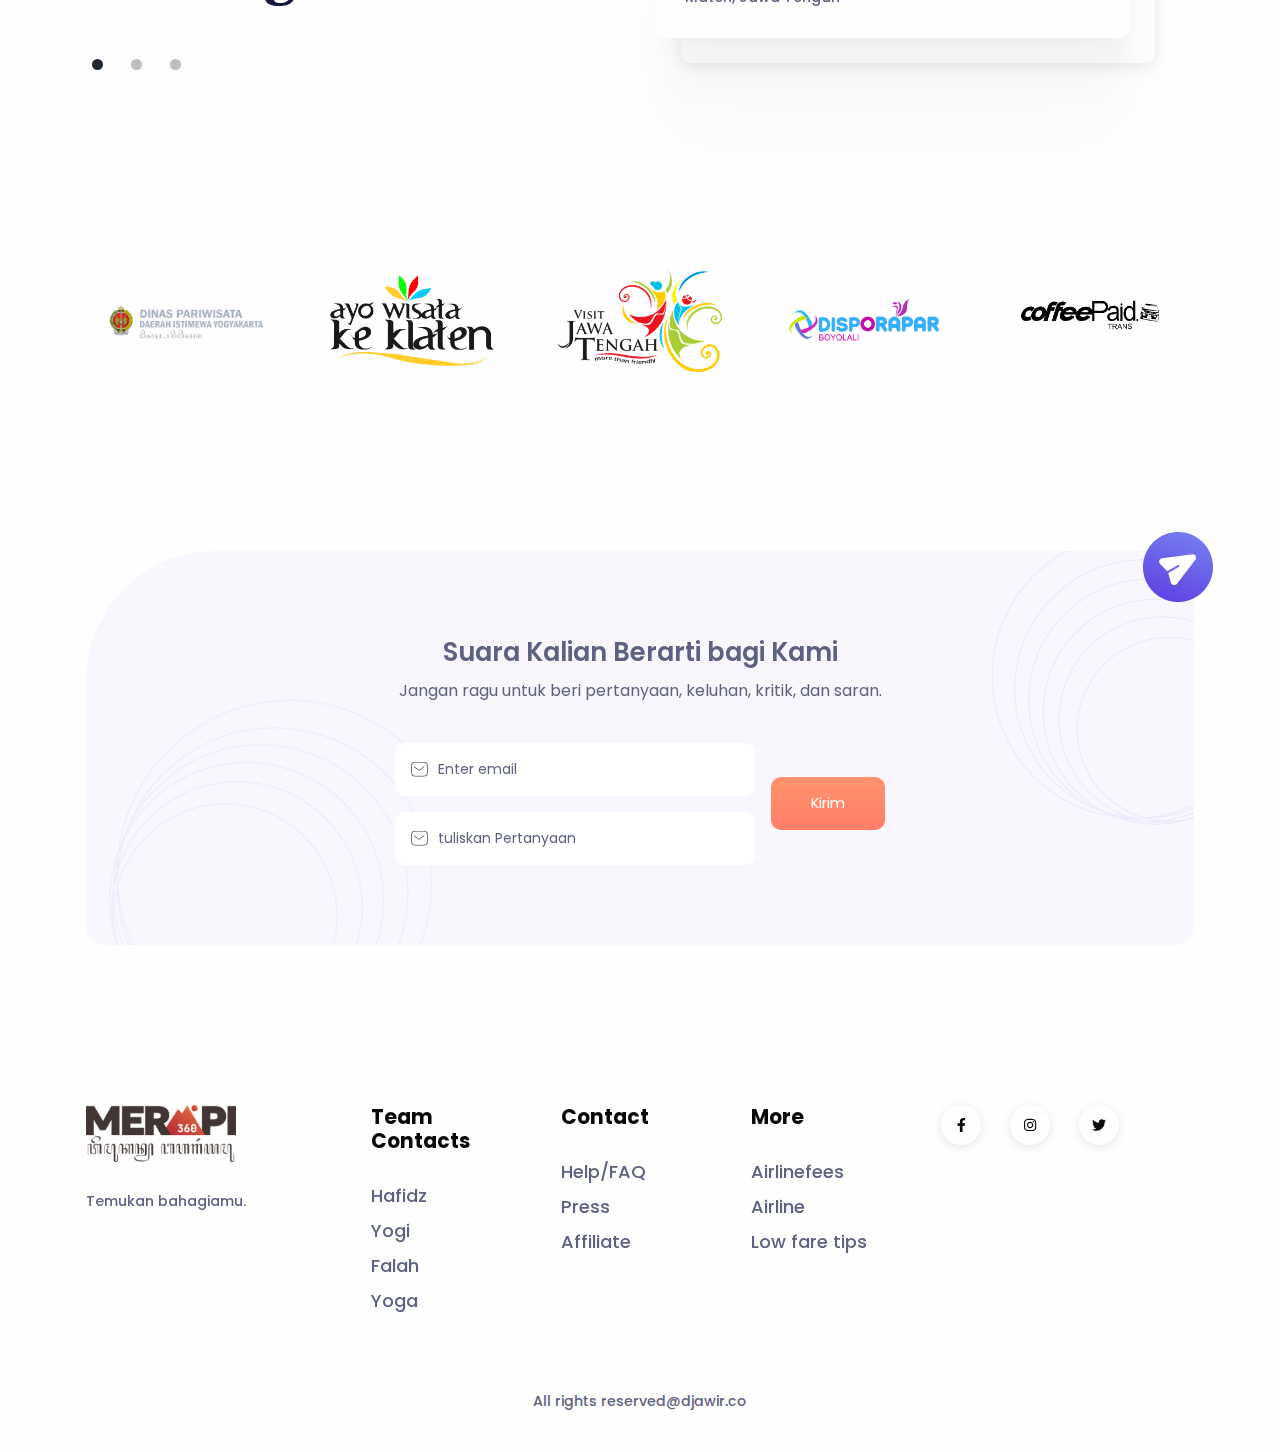
==== commit 71fe5819: "mengubah sedikit tampilan landing, login, register" ====
--- a/index.html
+++ b/index.html
@@ -98,39 +98,39 @@
         <div class="container">
           <div class="position-absolute z-index--1 end-0 d-none d-lg-block"><img src="assets/img/category/shape.svg" style="max-width: 200px" alt="service" /></div>
           <div class="mb-7 text-center">
-            <h5 class="text-secondary">CATEGORY </h5>
+            <h5 class="text-secondary">Mengapa Kami? </h5>
             <h3 class="fs-xl-10 fs-lg-8 fs-7 fw-bold font-cursive text-capitalize">Kita menawarkan yang terbaik</h3>
           </div>
           <div class="row">
             <div class="col-lg-3 col-sm-6 mb-6">
               <div class="card service-card shadow-hover rounded-3 text-center align-items-center">
-                <div class="card-body p-xxl-5 p-4"> <img src="assets/img/category/icon1.png" width="75" alt="Service" />
-                  <h4 class="mb-3">Komunikasi</h4>
-                  <p class="mb-0 fw-medium">Kami melayani komunikasi 24/7.</p>
+                <div class="card-body p-xxl-5 p-4"> <img src="assets/img/category/cs.png" width="75" alt="Service" />
+                  <h4 class="mb-3">Layanan 24/7</h4>
+                  <p class="mb-0 fw-medium">Kami melayani Anda kapanpun, dimanapun.</p>
                 </div>
               </div>
             </div>
             <div class="col-lg-3 col-sm-6 mb-6">
               <div class="card service-card shadow-hover rounded-3 text-center align-items-center">
-                <div class="card-body p-xxl-5 p-4"> <img src="assets/img/category/icon2.png" width="75" alt="Service" />
-                  <h4 class="mb-3">Perjalanan</h4>
-                  <p class="mb-0 fw-medium">Kami menyediakan perjalanan yang menyenangkan.</p>
+                <div class="card-body p-xxl-5 p-4"> <img src="assets/img/category/commission.png" width="75" alt="Service" />
+                  <h4 class="mb-3">Ramah Kantong</h4>
+                  <p class="mb-0 fw-medium">Kami menyediakan paket destinasi terbaik dengan harga bersaing.</p>
                 </div>
               </div>
             </div>
             <div class="col-lg-3 col-sm-6 mb-6">
               <div class="card service-card shadow-hover rounded-3 text-center align-items-center">
-                <div class="card-body p-xxl-5 p-4"> <img src="assets/img/category/icon3.png" width="75" alt="Service" />
-                  <h4 class="mb-3">Karaoke</h4>
-                  <p class="mb-0 fw-medium">Karaoke di perjalanan.</p>
+                <div class="card-body p-xxl-5 p-4"> <img src="assets/img/category/like.png" width="75" alt="Service" />
+                  <h4 class="mb-3">Terpercaya</h4>
+                  <p class="mb-0 fw-medium">Digunakan oleh jutaan wisatawan dari dalam dan luar negeri.</p>
                 </div>
               </div>
             </div>
             <div class="col-lg-3 col-sm-6 mb-6">
               <div class="card service-card shadow-hover rounded-3 text-center align-items-center">
-                <div class="card-body p-xxl-5 p-4"> <img src="assets/img/category/icon4.png" width="75" alt="Service" />
+                <div class="card-body p-xxl-5 p-4"> <img src="assets/img/category/safety.png" width="75" alt="Service" />
                   <h4 class="mb-3">Keamanan</h4>
-                  <p class="mb-0 fw-medium">Kami menjamin keamanan perjalanan kalian</p>
+                  <p class="mb-0 fw-medium">Kami menjamin keamanan data dan perjalanan Anda.</p>
                 </div>
               </div>
             </div>
@@ -151,11 +151,11 @@
         <div class="container">
           <div class="position-absolute start-100 bottom-0 translate-middle-x d-none d-xl-block ms-xl-n4"><img src="assets/img/dest/shape.svg" alt="destination" /></div>
           <div class="mb-7 text-center">
-            <h5 class="text-secondary">Paket Terbaik </h5>
+            <h5 class="text-secondary">Merapi 360 </h5>
             <h3 class="fs-xl-10 fs-lg-8 fs-7 fw-bold font-cursive text-capitalize">Top Destinations</h3>
           </div>
           <div class="row">
-            <div class="col-md-4 mb-4">
+            <div class="col-md-3 mb-4">
               <div class="card overflow-hidden shadow"> <img class="card-img-top" src="assets/djawir/gambar/merapi-jeep.jpg" alt="Rome, Italty" />
                 <div class="card-body py-4 px-3">
                   <div class="d-flex flex-column flex-lg-row justify-content-between mb-3">
@@ -165,7 +165,7 @@
                 </div>
               </div>
             </div>
-            <div class="col-md-4 mb-4">
+            <div class="col-md-3 mb-4">
               <div class="card overflow-hidden shadow"> <img class="card-img-top" src="assets/djawir/gambar/umbul-manten.jpg" alt="London, UK" />
                 <div class="card-body py-4 px-3">
                   <div class="d-flex flex-column flex-lg-row justify-content-between mb-3">
@@ -175,11 +175,21 @@
                 </div>
               </div>
             </div>
-            <div class="col-md-4 mb-4">
+            <div class="col-md-3 mb-4">
               <div class="card overflow-hidden shadow"> <img class="card-img-top" src="assets/djawir/gambar/magelang.jpg" alt="Full Europe" />
                 <div class="card-body py-4 px-3">
                   <div class="d-flex flex-column flex-lg-row justify-content-between mb-3">
                     <h4 class="text-secondary fw-medium"><a class="link-900 text-decoration-none stretched-link" href="LoginPage.html">Paket Magelang</a></h4><span class="fs-1 fw-medium">Rp 500.000</span>
+                  </div>
+                  <div class="d-flex align-items-center"> <img src="assets/img/dest/navigation.svg" style="margin-right: 14px" width="20" alt="navigation" /><span class="fs-0 fw-medium">1 Hari Trip</span></div>
+                </div>
+              </div>
+            </div>
+            <div class="col-md-3 mb-4">
+              <div class="card overflow-hidden shadow"> <img class="card-img-top" src="assets/djawir/gambar/boyolali.jpg" alt="Full Europe" />
+                <div class="card-body py-4 px-3">
+                  <div class="d-flex flex-column flex-lg-row justify-content-between mb-3">
+                    <h4 class="text-secondary fw-medium"><a class="link-900 text-decoration-none stretched-link" href="LoginPage.html">Paket Boyolali</a></h4><span class="fs-1 fw-medium">Rp 575.000</span>
                   </div>
                   <div class="d-flex align-items-center"> <img src="assets/img/dest/navigation.svg" style="margin-right: 14px" width="20" alt="navigation" /><span class="fs-0 fw-medium">1 Hari Trip</span></div>
                 </div>
@@ -209,22 +219,22 @@
               <div class="d-flex align-items-start mb-5">
                 <div class="bg-primary me-sm-4 me-3 p-3" style="border-radius: 13px"> <img src="assets/img/steps/selection.svg" width="22" alt="steps" /></div>
                 <div class="flex-1">
-                  <h5 class="text-secondary fw-bold fs-0">Pilih paket Destinasi</h5>
-                  <p>Pilih ingin kemana kamu berwisata <br class="d-none d-sm-block"> bebas kemanapun.</p>
+                  <h5 class="text-secondary fw-bold fs-0">Pilih</h5>
+                  <p>Tentukan destinasi yang ingin <br class="d-none d-sm-block"> Anda kunjungi.</p>
                 </div>
               </div>
               <div class="d-flex align-items-start mb-5">
                 <div class="bg-danger me-sm-4 me-3 p-3" style="border-radius: 13px"> <img src="assets/djawir/gambar/payment.png" width="22" alt="steps" /></div>
                 <div class="flex-1">
-                  <h5 class="text-secondary fw-bold fs-0">Pembayaran</h5>
-                  <p>Setelah menentukan paket wisata, lakukan <br class="d-none d-sm-block"> pembayaran dan bersiap siap.</p>
+                  <h5 class="text-secondary fw-bold fs-0">Bayar</h5>
+                  <p>Lakukan pembayaran dengan berbagai <br class="d-none d-sm-block"> metode yang kami sediakan.</p>
                 </div>
               </div>
               <div class="d-flex align-items-start mb-5">
                 <div class="bg-info me-sm-4 me-3 p-3" style="border-radius: 13px"> <img src="assets/img/steps/taxi.svg" width="22" alt="steps" /></div>
                 <div class="flex-1">
-                  <h5 class="text-secondary fw-bold fs-0">Liburan bersama Merapi 360</h5>
-                  <p>Terakhir, nikmatilah liburan <br class="d-none d-sm-block"> bersama Merapi 360.</p>
+                  <h5 class="text-secondary fw-bold fs-0">Nikmati</h5>
+                  <p>Berkemas, dan nikmati perjalanan <br class="d-none d-sm-block"> Anda bersama Merapi 360.</p>
                 </div>
               </div>
             </div>
@@ -387,13 +397,14 @@
             <div class="position-absolute start-0 bottom-0 ms-3 z-index--1 d-none d-sm-block"> <img src="assets/img/cta/shape-bg1.png" style="max-width: 340px;" alt="cta shape" /></div>
             <div class="row justify-content-center">
               <div class="col-lg-8 col-md-10">
-                <h2 class="text-secondary lh-1-7 mb-7">Jika ada pertanyaan, tanyakan pada kami!</h2>
+                <h2 class="text-secondary lh-1-7 mb-1">Suara Kalian Berarti bagi Kami</h2>
+                <p class="mb-5">Jangan ragu untuk beri pertanyaan, keluhan, kritik, dan saran.</p>
                 <form method="post" target="formController.php" class="row g-3 align-items-center w-lg-75 mx-auto">
                   <div class="col-sm">
                     <div class="input-group-icon">
                       <input class="form-control form-little-squirrel-control" type="email" placeholder="Enter email " aria-label="email" /><img class="input-box-icon" src="assets/img/cta/mail.svg" width="17" alt="mail" />
                     </div>
-                    <div class="input-group-icon pt-3">
+                    <div class="input-group-icon mt-3">
                       <input class="form-control form-little-squirrel-control" type="text" placeholder="tuliskan Pertanyaan " aria-label="email" /><img class="input-box-icon" src="assets/img/cta/mail.svg" width="17" alt="mail" />
                     </div>
                   </div>
